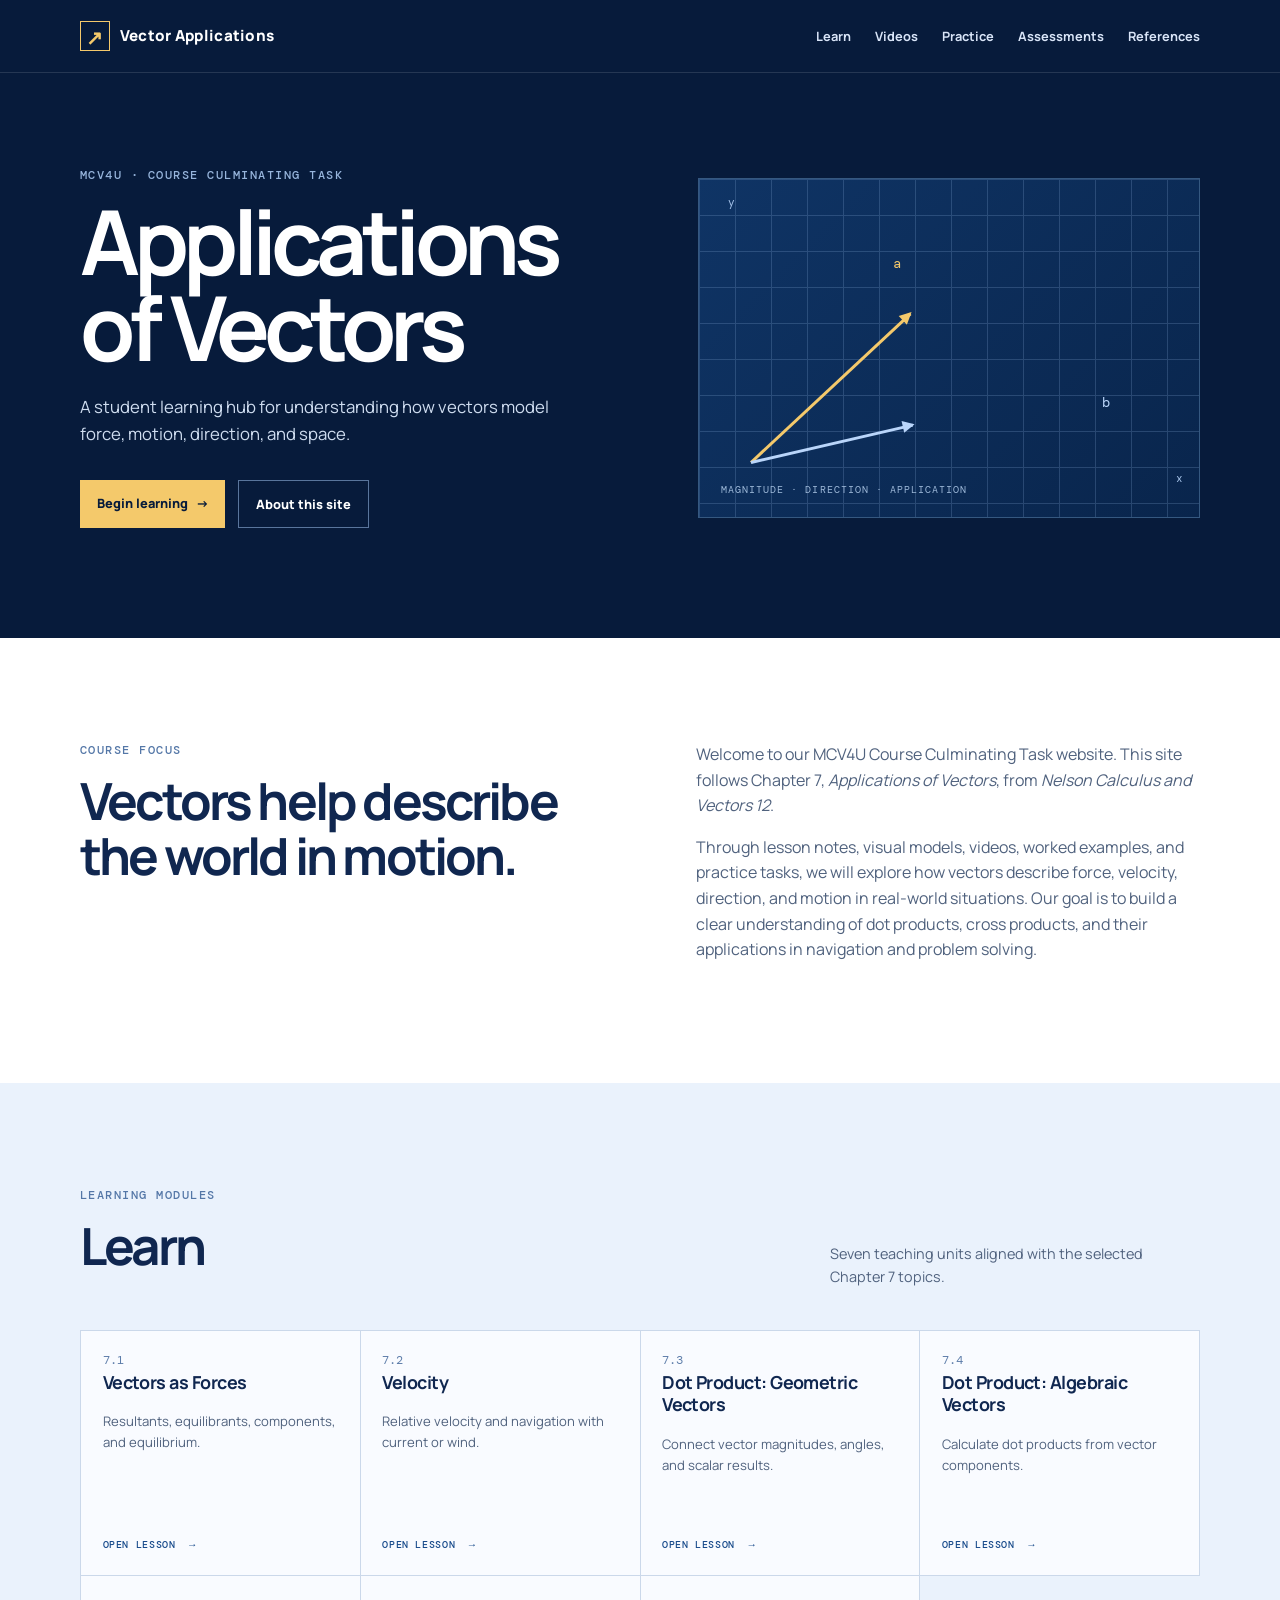
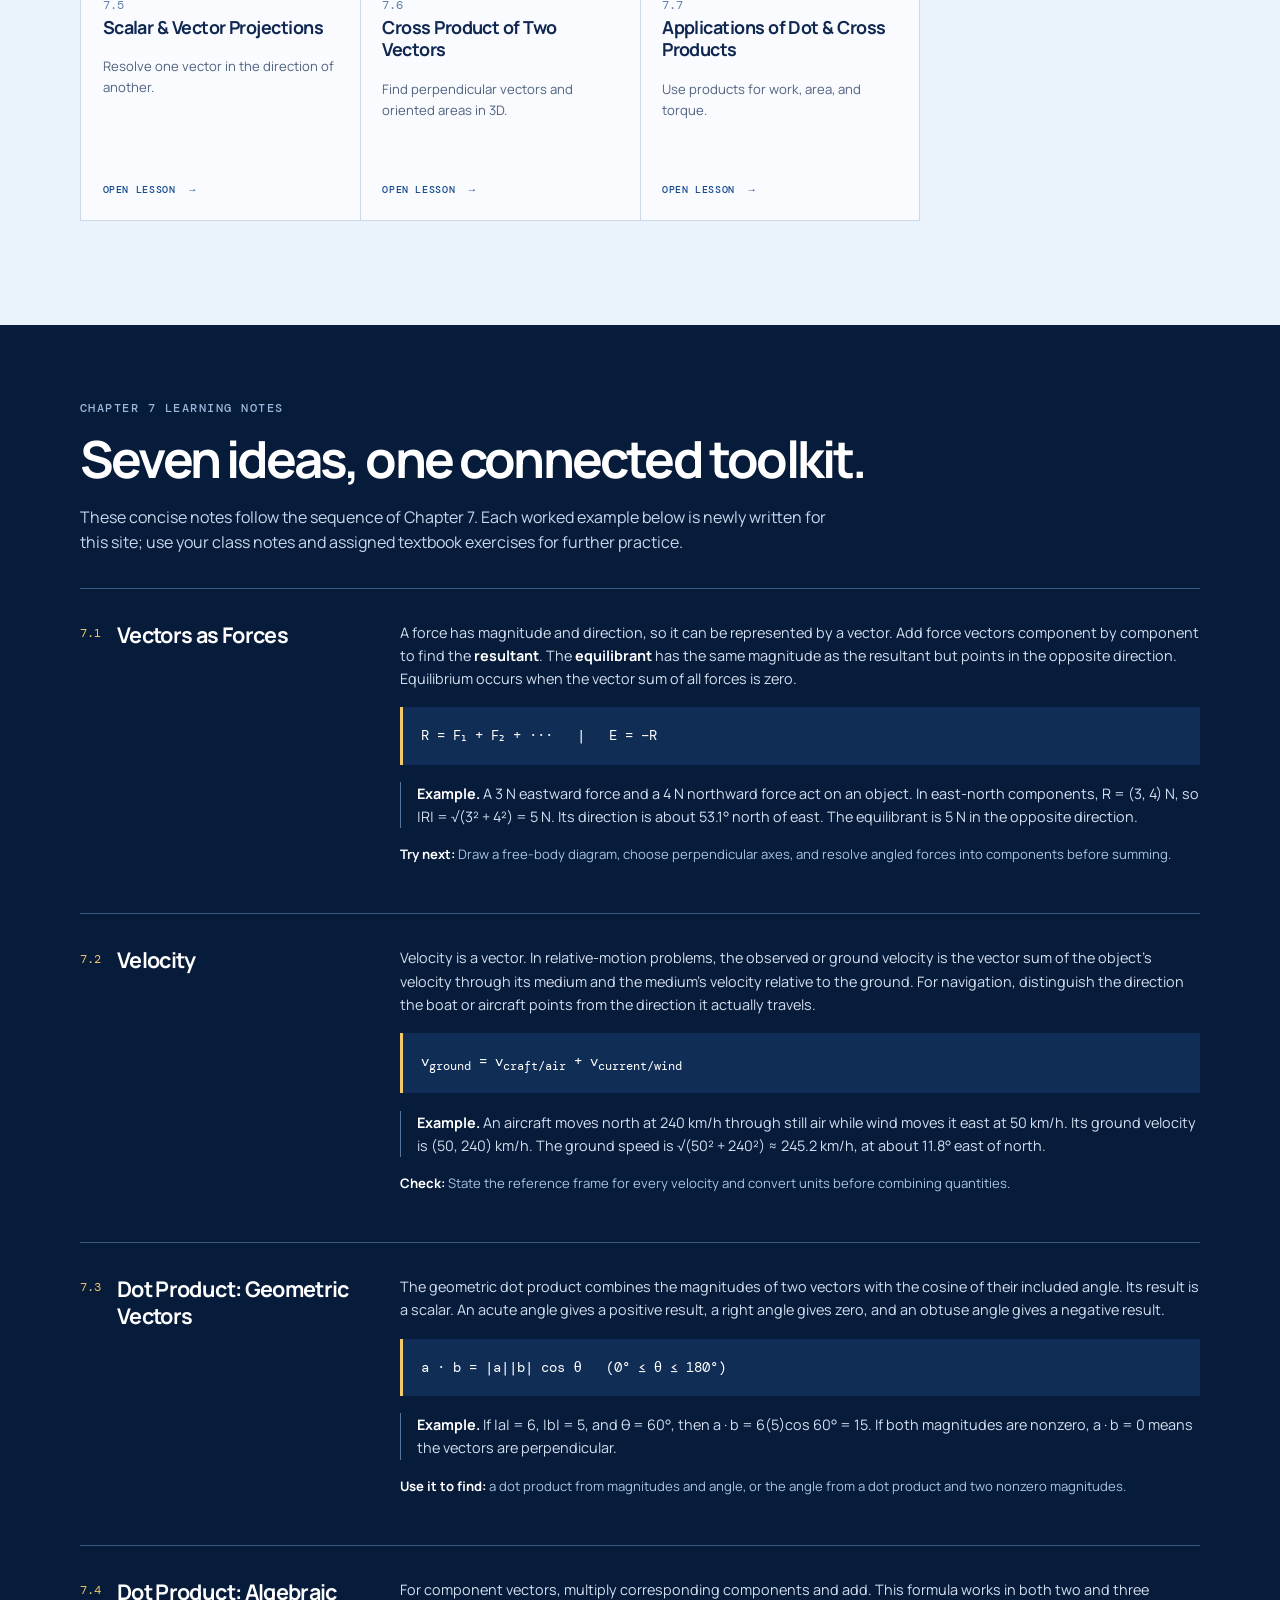
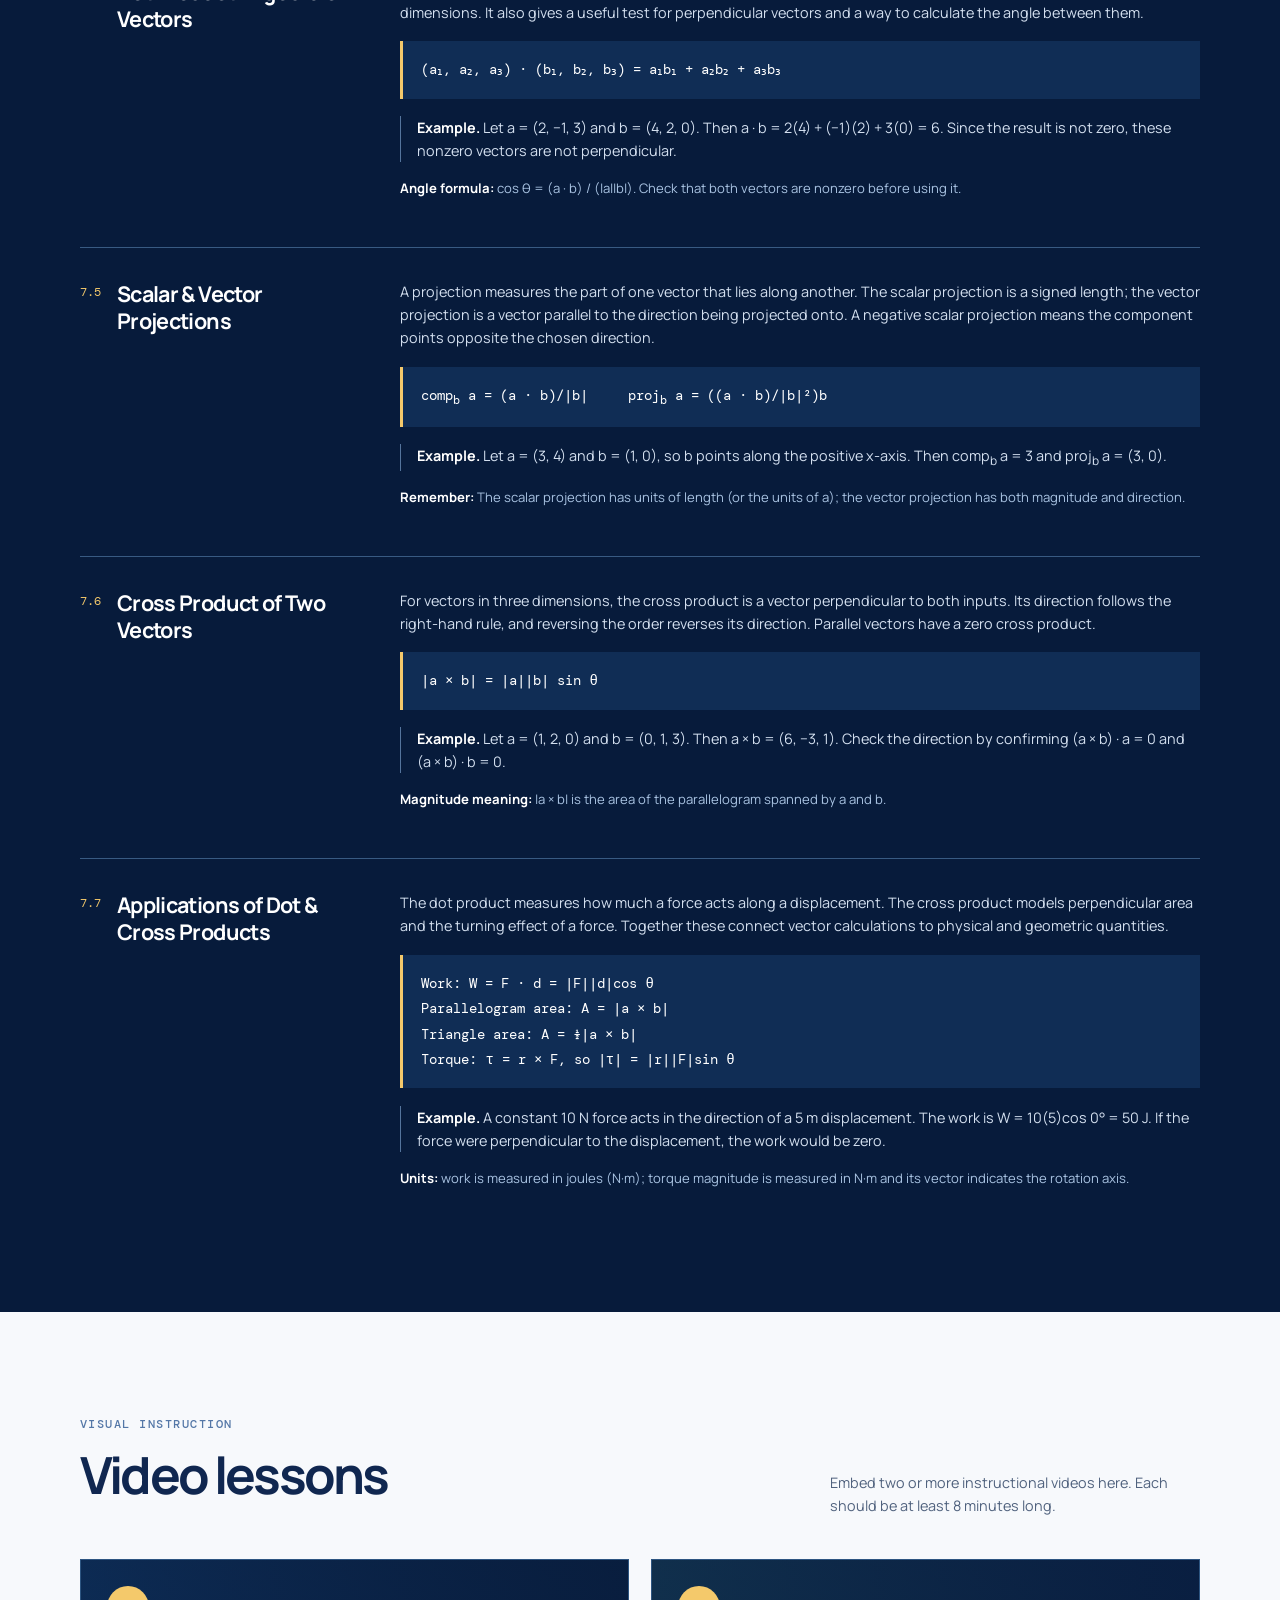
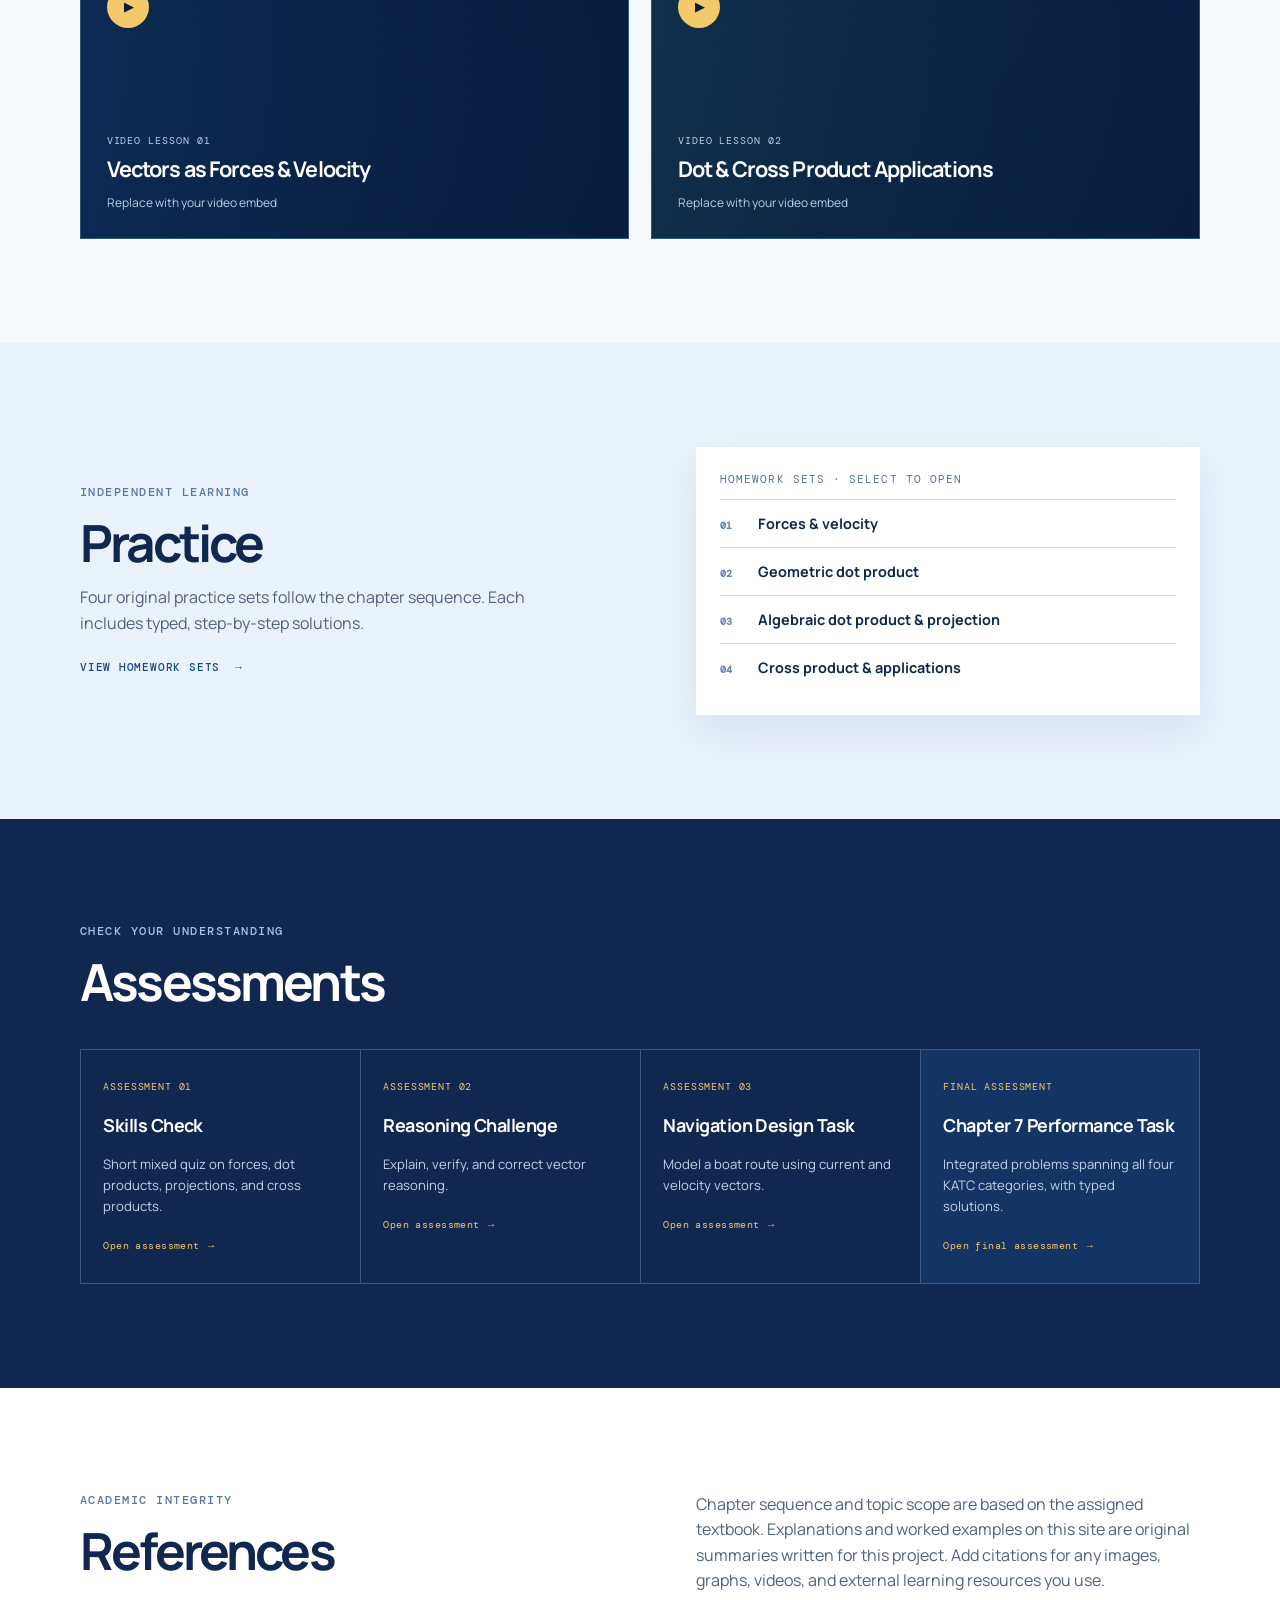
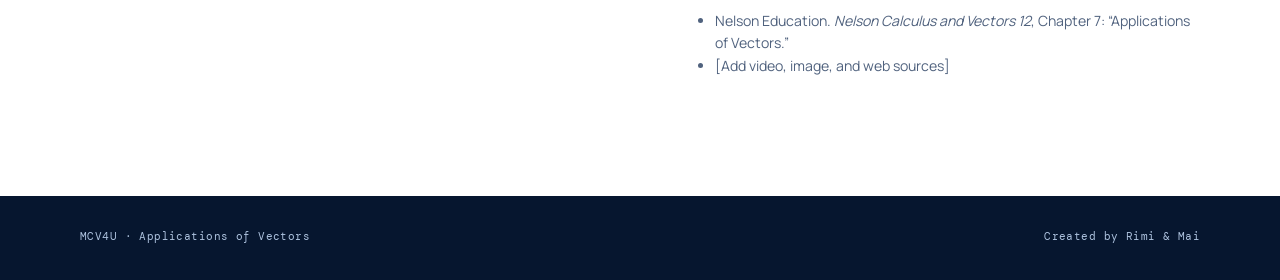
==== index.html @ 8fd1dfdc "Completed most of the website exclude the videos" ====
<!doctype html>
<html lang="en">
  <head>
    <meta charset="UTF-8" />
    <meta name="viewport" content="width=device-width, initial-scale=1.0" />
    <meta name="description" content="An MCV4U learning site for applications of vectors." />
    <title>Vector Applications | MCV4U CCT</title>
    <link rel="preconnect" href="https://fonts.googleapis.com" />
    <link rel="preconnect" href="https://fonts.gstatic.com" crossorigin />
    <link href="https://fonts.googleapis.com/css2?family=DM+Mono:wght@400;500&family=Manrope:wght@400;500;600;700;800&display=swap" rel="stylesheet" />
    <link rel="stylesheet" href="styles.css" />
  </head>
  <body>
    <a class="skip-link" href="#main-content">Skip to content</a>
    <header class="site-header">
      <div class="container header-inner">
        <a class="brand" href="#home" aria-label="Vector Applications home">
          <span class="brand-mark" aria-hidden="true">↗</span>
          <span>Vector Applications</span>
        </a>
        <button class="nav-toggle" type="button" aria-label="Open menu" aria-expanded="false">Menu</button>
        <nav class="site-nav" aria-label="Main navigation">
          <a href="#learn">Learn</a>
          <a href="#videos">Videos</a>
          <a href="#practice">Practice</a>
          <a href="#assessments">Assessments</a>
          <a href="#references">References</a>
        </nav>
      </div>
    </header>

    <main id="main-content">
      <section class="hero" id="home">
        <div class="container hero-grid">
          <div>
            <p class="eyebrow">MCV4U · Course Culminating Task</p>
            <h1>Applications<br />of Vectors</h1>
            <p class="hero-copy">A student learning hub for understanding how vectors model force, motion, direction, and space.</p>
            <div class="hero-actions">
              <a class="button primary" href="#learn">Begin learning <span>→</span></a>
              <a class="button secondary" href="#about">About this site</a>
            </div>
          </div>
          <div class="vector-panel" aria-label="Decorative vector diagram">
            <div class="grid-lines"></div>
            <span class="axis axis-x">x</span><span class="axis axis-y">y</span>
            <span class="vector-arrow arrow-one"></span>
            <span class="vector-arrow arrow-two"></span>
            <span class="vector-label label-one">a</span>
            <span class="vector-label label-two">b</span>
            <p class="panel-caption">Magnitude · Direction · Application</p>
          </div>
        </div>
      </section>

      <section class="section overview" id="about">
        <div class="container section-grid">
          <div>
            <p class="eyebrow">Course focus</p>
            <h2>Vectors help describe the world in motion.</h2>
          </div>
          <div class="body-copy">
            <p>Welcome to our MCV4U Course Culminating Task website. This site follows Chapter 7, <em>Applications of Vectors</em>, from <em>Nelson Calculus and Vectors 12</em>.</p>
            <p>Through lesson notes, visual models, videos, worked examples, and practice tasks, we will explore how vectors describe force, velocity, direction, and motion in real-world situations. Our goal is to build a clear understanding of dot products, cross products, and their applications in navigation and problem solving.</p>
          </div>
        </div>
      </section>

      <section class="section learn-section" id="learn">
        <div class="container">
          <div class="section-heading">
            <div><p class="eyebrow">Learning modules</p><h2>Learn</h2></div>
            <p>Seven teaching units aligned with the selected Chapter 7 topics.</p>
          </div>
          <div class="module-grid">
            <article class="module-card"><span class="module-number">7.1</span><h3>Vectors as Forces</h3><p>Resultants, equilibrants, components, and equilibrium.</p><a href="lessons/lesson-7-1.html">Open lesson <span>→</span></a></article>
            <article class="module-card"><span class="module-number">7.2</span><h3>Velocity</h3><p>Relative velocity and navigation with current or wind.</p><a href="lessons/lesson-7-2.html">Open lesson <span>→</span></a></article>
            <article class="module-card"><span class="module-number">7.3</span><h3>Dot Product: Geometric Vectors</h3><p>Connect vector magnitudes, angles, and scalar results.</p><a href="lessons/lesson-7-3.html">Open lesson <span>→</span></a></article>
            <article class="module-card"><span class="module-number">7.4</span><h3>Dot Product: Algebraic Vectors</h3><p>Calculate dot products from vector components.</p><a href="lessons/lesson-7-4.html">Open lesson <span>→</span></a></article>
            <article class="module-card"><span class="module-number">7.5</span><h3>Scalar &amp; Vector Projections</h3><p>Resolve one vector in the direction of another.</p><a href="lessons/lesson-7-5.html">Open lesson <span>→</span></a></article>
            <article class="module-card"><span class="module-number">7.6</span><h3>Cross Product of Two Vectors</h3><p>Find perpendicular vectors and oriented areas in 3D.</p><a href="lessons/lesson-7-6.html">Open lesson <span>→</span></a></article>
            <article class="module-card"><span class="module-number">7.7</span><h3>Applications of Dot &amp; Cross Products</h3><p>Use products for work, area, and torque.</p><a href="lessons/lesson-7-7.html">Open lesson <span>→</span></a></article>
          </div>
        </div>
      </section>

      <section class="section lesson-template" id="lessons">
        <div class="container">
          <p class="eyebrow">Chapter 7 learning notes</p><h2>Seven ideas, one connected toolkit.</h2>
          <p class="lesson-intro">These concise notes follow the sequence of Chapter 7. Each worked example below is newly written for this site; use your class notes and assigned textbook exercises for further practice.</p>
          <article class="lesson-block" id="lesson-71"><div class="lesson-title"><span>7.1</span><h3>Vectors as Forces</h3></div><div class="lesson-content"><p>A force has magnitude and direction, so it can be represented by a vector. Add force vectors component by component to find the <strong>resultant</strong>. The <strong>equilibrant</strong> has the same magnitude as the resultant but points in the opposite direction. Equilibrium occurs when the vector sum of all forces is zero.</p><div class="formula">R = F₁ + F₂ + ··· &nbsp; | &nbsp; E = −R</div><p class="worked"><strong>Example.</strong> A 3 N eastward force and a 4 N northward force act on an object. In east-north components, R = (3, 4) N, so |R| = √(3² + 4²) = 5 N. Its direction is about 53.1° north of east. The equilibrant is 5 N in the opposite direction.</p><p class="lesson-prompt"><strong>Try next:</strong> Draw a free-body diagram, choose perpendicular axes, and resolve angled forces into components before summing.</p></div></article>
          <article class="lesson-block" id="lesson-72"><div class="lesson-title"><span>7.2</span><h3>Velocity</h3></div><div class="lesson-content"><p>Velocity is a vector. In relative-motion problems, the observed or ground velocity is the vector sum of the object's velocity through its medium and the medium's velocity relative to the ground. For navigation, distinguish the direction the boat or aircraft points from the direction it actually travels.</p><div class="formula">v<sub>ground</sub> = v<sub>craft/air</sub> + v<sub>current/wind</sub></div><p class="worked"><strong>Example.</strong> An aircraft moves north at 240 km/h through still air while wind moves it east at 50 km/h. Its ground velocity is (50, 240) km/h. The ground speed is √(50² + 240²) ≈ 245.2 km/h, at about 11.8° east of north.</p><p class="lesson-prompt"><strong>Check:</strong> State the reference frame for every velocity and convert units before combining quantities.</p></div></article>
          <article class="lesson-block" id="lesson-73"><div class="lesson-title"><span>7.3</span><h3>Dot Product: Geometric Vectors</h3></div><div class="lesson-content"><p>The geometric dot product combines the magnitudes of two vectors with the cosine of their included angle. Its result is a scalar. An acute angle gives a positive result, a right angle gives zero, and an obtuse angle gives a negative result.</p><div class="formula">a · b = |a||b| cos θ &nbsp; (0° ≤ θ ≤ 180°)</div><p class="worked"><strong>Example.</strong> If |a| = 6, |b| = 5, and θ = 60°, then a · b = 6(5)cos 60° = 15. If both magnitudes are nonzero, a · b = 0 means the vectors are perpendicular.</p><p class="lesson-prompt"><strong>Use it to find:</strong> a dot product from magnitudes and angle, or the angle from a dot product and two nonzero magnitudes.</p></div></article>
          <article class="lesson-block" id="lesson-74"><div class="lesson-title"><span>7.4</span><h3>Dot Product: Algebraic Vectors</h3></div><div class="lesson-content"><p>For component vectors, multiply corresponding components and add. This formula works in both two and three dimensions. It also gives a useful test for perpendicular vectors and a way to calculate the angle between them.</p><div class="formula">(a₁, a₂, a₃) · (b₁, b₂, b₃) = a₁b₁ + a₂b₂ + a₃b₃</div><p class="worked"><strong>Example.</strong> Let a = (2, −1, 3) and b = (4, 2, 0). Then a · b = 2(4) + (−1)(2) + 3(0) = 6. Since the result is not zero, these nonzero vectors are not perpendicular.</p><p class="lesson-prompt"><strong>Angle formula:</strong> cos θ = (a · b) / (|a||b|). Check that both vectors are nonzero before using it.</p></div></article>
          <article class="lesson-block" id="lesson-75"><div class="lesson-title"><span>7.5</span><h3>Scalar &amp; Vector Projections</h3></div><div class="lesson-content"><p>A projection measures the part of one vector that lies along another. The scalar projection is a signed length; the vector projection is a vector parallel to the direction being projected onto. A negative scalar projection means the component points opposite the chosen direction.</p><div class="formula">comp<sub>b</sub> a = (a · b)/|b| &nbsp; &nbsp; proj<sub>b</sub> a = ((a · b)/|b|²)b</div><p class="worked"><strong>Example.</strong> Let a = (3, 4) and b = (1, 0), so b points along the positive x-axis. Then comp<sub>b</sub> a = 3 and proj<sub>b</sub> a = (3, 0).</p><p class="lesson-prompt"><strong>Remember:</strong> The scalar projection has units of length (or the units of a); the vector projection has both magnitude and direction.</p></div></article>
          <article class="lesson-block" id="lesson-76"><div class="lesson-title"><span>7.6</span><h3>Cross Product of Two Vectors</h3></div><div class="lesson-content"><p>For vectors in three dimensions, the cross product is a vector perpendicular to both inputs. Its direction follows the right-hand rule, and reversing the order reverses its direction. Parallel vectors have a zero cross product.</p><div class="formula">|a × b| = |a||b| sin θ</div><p class="worked"><strong>Example.</strong> Let a = (1, 2, 0) and b = (0, 1, 3). Then a × b = (6, −3, 1). Check the direction by confirming (a × b) · a = 0 and (a × b) · b = 0.</p><p class="lesson-prompt"><strong>Magnitude meaning:</strong> |a × b| is the area of the parallelogram spanned by a and b.</p></div></article>
          <article class="lesson-block" id="lesson-77"><div class="lesson-title"><span>7.7</span><h3>Applications of Dot &amp; Cross Products</h3></div><div class="lesson-content"><p>The dot product measures how much a force acts along a displacement. The cross product models perpendicular area and the turning effect of a force. Together these connect vector calculations to physical and geometric quantities.</p><div class="formula">Work: W = F · d = |F||d|cos θ<br />Parallelogram area: A = |a × b|<br />Triangle area: A = ½|a × b|<br />Torque: τ = r × F, so |τ| = |r||F|sin θ</div><p class="worked"><strong>Example.</strong> A constant 10 N force acts in the direction of a 5 m displacement. The work is W = 10(5)cos 0° = 50 J. If the force were perpendicular to the displacement, the work would be zero.</p><p class="lesson-prompt"><strong>Units:</strong> work is measured in joules (N·m); torque magnitude is measured in N·m and its vector indicates the rotation axis.</p></div></article>
        </div>
      </section>

      <section class="section" id="videos">
        <div class="container">
          <div class="section-heading"><div><p class="eyebrow">Visual instruction</p><h2>Video lessons</h2></div><p>Embed two or more instructional videos here. Each should be at least 8 minutes long.</p></div>
          <div class="video-grid">
            <article class="video-placeholder"><div class="play">▶</div><p>Video lesson 01</p><strong>Vectors as Forces &amp; Velocity</strong><span>Replace with your video embed</span></article>
            <article class="video-placeholder"><div class="play">▶</div><p>Video lesson 02</p><strong>Dot &amp; Cross Product Applications</strong><span>Replace with your video embed</span></article>
          </div>
        </div>
      </section>

      <section class="section split-section" id="practice">
        <div class="container split-grid">
          <div><p class="eyebrow">Independent learning</p><h2>Practice</h2><p class="body-copy">Four original practice sets follow the chapter sequence. Each includes typed, step-by-step solutions.</p><a class="text-link" href="homework.html">View homework sets <span>→</span></a></div>
          <div class="checklist"><p>Homework sets · Select to open</p><a href="homework.html#hw1"><span>01</span> Forces &amp; velocity</a><a href="homework.html#hw2"><span>02</span> Geometric dot product</a><a href="homework.html#hw3"><span>03</span> Algebraic dot product &amp; projection</a><a href="homework.html#hw4"><span>04</span> Cross product &amp; applications</a></div>
        </div>
      </section>

      <section class="section assessment-section" id="assessments">
        <div class="container">
          <p class="eyebrow">Check your understanding</p><h2>Assessments</h2>
          <div class="assessment-grid">
            <article><span>Assessment 01</span><h3>Skills Check</h3><p>Short mixed quiz on forces, dot products, projections, and cross products.</p><a href="assessments.html#a1">Open assessment →</a></article>
            <article><span>Assessment 02</span><h3>Reasoning Challenge</h3><p>Explain, verify, and correct vector reasoning.</p><a href="assessments.html#a2">Open assessment →</a></article>
            <article><span>Assessment 03</span><h3>Navigation Design Task</h3><p>Model a boat route using current and velocity vectors.</p><a href="assessments.html#a3">Open assessment →</a></article>
            <article class="final-card"><span>Final assessment</span><h3>Chapter 7 Performance Task</h3><p>Integrated problems spanning all four KATC categories, with typed solutions.</p><a href="assessments.html#final">Open final assessment →</a></article>
          </div>
        </div>
      </section>

      <section class="section references" id="references">
        <div class="container section-grid">
          <div><p class="eyebrow">Academic integrity</p><h2>References</h2></div>
          <div class="body-copy"><p>Chapter sequence and topic scope are based on the assigned textbook. Explanations and worked examples on this site are original summaries written for this project. Add citations for any images, graphs, videos, and external learning resources you use.</p><ul><li>Nelson Education. <em>Nelson Calculus and Vectors 12</em>, Chapter 7: “Applications of Vectors.”</li><li>[Add video, image, and web sources]</li></ul></div>
        </div>
      </section>
    </main>
    <footer><div class="container footer-inner"><span>MCV4U · Applications of Vectors</span><span>Created by Rimi &amp; Mai</span></div></footer>
    <script src="script.js"></script>
  </body>
</html>
---- styles.css ----
:root { --navy:#071b3b; --ink:#102750; --blue:#174a8b; --sky:#dfeeff; --paper:#f7f9fc; --white:#fff; --gold:#f4c96b; --line:#cbd8ea; --muted:#50627e; }
* { box-sizing:border-box; } html { scroll-behavior:smooth; } body { margin:0; background:var(--paper); color:var(--ink); font-family:Manrope,Arial,sans-serif; line-height:1.6; } .container { width:min(1120px,calc(100% - 40px)); margin:auto; } .skip-link { position:absolute; left:-999px; } .skip-link:focus { left:1rem; top:1rem; z-index:10; background:white; padding:.5rem; }
.site-header { background:var(--navy); position:sticky; top:0; z-index:5; border-bottom:1px solid rgba(255,255,255,.12); } .header-inner { min-height:72px; display:flex; align-items:center; justify-content:space-between; gap:2rem; } .brand { color:white; text-decoration:none; font-size:.95rem; font-weight:800; letter-spacing:.02em; display:flex; align-items:center; gap:.6rem; } .brand-mark { display:grid; place-items:center; height:30px; width:30px; border:1px solid var(--gold); color:var(--gold); font-size:1.25rem; } .site-nav { display:flex; gap:1.5rem; } .site-nav a { color:#d9e5f8; text-decoration:none; font-size:.8rem; font-weight:700; } .site-nav a:hover { color:var(--gold); } .nav-toggle { display:none; }
.hero { color:white; background:var(--navy); padding:94px 0 110px; overflow:hidden; } .hero-grid { display:grid; grid-template-columns:1.05fr .95fr; gap:4rem; align-items:center; } .eyebrow { margin:0 0 .8rem; color:#5477a7; font-family:"DM Mono",monospace; font-size:.72rem; letter-spacing:.13em; font-weight:500; text-transform:uppercase; } .hero .eyebrow { color:#97b5dc; } h1,h2,h3,p { margin-top:0; } h1 { font-size:clamp(3.2rem,7vw,6.4rem); line-height:.96; letter-spacing:-.065em; margin-bottom:1.5rem; } h2 { font-size:clamp(2rem,4vw,3.5rem); letter-spacing:-.055em; line-height:1.06; margin-bottom:1rem; } h3 { font-size:1.12rem; line-height:1.25; letter-spacing:-.03em; } .hero-copy { max-width:500px; font-size:1.05rem; color:#cfddf0; } .hero-actions { display:flex; gap:.8rem; margin-top:2rem; flex-wrap:wrap; } .button { padding:.8rem 1.05rem; font-size:.8rem; font-weight:800; text-decoration:none; } .primary { color:var(--navy); background:var(--gold); } .primary span,.text-link span,.module-card a span { margin-left:.3rem; } .secondary { border:1px solid #59759c; color:white; } .vector-panel { min-height:340px; position:relative; overflow:hidden; border:1px solid #355880; background:linear-gradient(135deg,#0f3465,#09254c); } .grid-lines { position:absolute; inset:0; opacity:.23; background-image:linear-gradient(#8cb0dd 1px,transparent 1px),linear-gradient(90deg,#8cb0dd 1px,transparent 1px); background-size:36px 36px; } .axis { position:absolute; color:#a7c4ea; font-family:"DM Mono"; font-size:.7rem; } .axis-x { bottom:29px; right:16px; } .axis-y { top:15px; left:29px; } .vector-arrow { display:block; position:absolute; height:3px; transform-origin:left center; background:var(--gold); } .vector-arrow::after { content:""; position:absolute; right:-2px; top:-5px; border-left:12px solid var(--gold); border-top:6px solid transparent; border-bottom:6px solid transparent; } .arrow-one { width:218px; left:52px; bottom:53px; transform:rotate(-43deg); } .arrow-two { width:166px; left:52px; bottom:53px; transform:rotate(-13deg); background:#b9d5fa; } .arrow-two::after { border-left-color:#b9d5fa; } .vector-label { position:absolute; color:var(--gold); font-family:"DM Mono"; font-size:.9rem; } .label-one { left:194px; top:73px; } .label-two { right:89px; bottom:102px; color:#b9d5fa; } .panel-caption { position:absolute; bottom:18px; left:22px; margin:0; font-family:"DM Mono"; font-size:.63rem; color:#9eb9d9; letter-spacing:.1em; text-transform:uppercase; }
.section { padding:104px 0; } .overview { background:white; } .section-grid { display:grid; grid-template-columns:1fr 1fr; gap:7rem; } .body-copy { color:var(--muted); } .body-copy p { max-width:540px; } .placeholder-note { border-left:3px solid var(--gold); padding-left:1rem; font-size:.88rem; } .section-heading { display:flex; align-items:end; justify-content:space-between; gap:2rem; margin-bottom:2.6rem; } .section-heading > p { margin:0; max-width:370px; color:var(--muted); font-size:.9rem; }
.learn-section { background:#eaf2fc; } .module-grid { display:grid; grid-template-columns:repeat(4,1fr); border-top:1px solid var(--line); border-left:1px solid var(--line); } .module-card { min-height:245px; padding:1.35rem; background:#f9fbff; border-right:1px solid var(--line); border-bottom:1px solid var(--line); display:flex; flex-direction:column; } .module-card.featured { background:var(--ink); color:white; } .module-number { color:#5c7ca9; font-family:"DM Mono"; font-size:.72rem; } .featured .module-number { color:var(--gold); } .module-card p { color:var(--muted); font-size:.82rem; } .featured p { color:#c7d7ec; } .module-card a { margin-top:auto; color:var(--blue); text-decoration:none; text-transform:uppercase; font-family:"DM Mono"; font-size:.65rem; font-weight:500; letter-spacing:.06em; } .featured a { color:var(--gold); }
.lesson-template { padding:75px 0; color:white; background:var(--navy); } .lesson-template .eyebrow { color:#9cb8dc; } .template-grid { display:grid; grid-template-columns:1fr 1fr; gap:6rem; align-items:center; } .lesson-template .body-copy { color:#c8d8ec; } .lesson-steps { padding:0; margin:0; list-style:none; border-top:1px solid #385a82; } .lesson-steps li { display:flex; gap:1.25rem; padding:1rem 0; border-bottom:1px solid #385a82; font-weight:600; font-size:.9rem; } .lesson-steps span { color:var(--gold); font-family:"DM Mono"; font-size:.7rem; }
.video-grid { display:grid; grid-template-columns:1fr 1fr; gap:1.4rem; } .video-placeholder { min-height:280px; padding:1.6rem; display:flex; flex-direction:column; justify-content:end; color:white; background:linear-gradient(145deg,rgba(8,28,60,.65),rgba(8,28,60,.94)),linear-gradient(45deg,#1a579a,#0b2549); border:1px solid #2d5581; } .video-placeholder:nth-child(2) { background:linear-gradient(145deg,rgba(8,28,60,.65),rgba(8,28,60,.94)),linear-gradient(45deg,#276874,#102b59); } .video-placeholder .play { display:grid; place-items:center; height:42px; width:42px; margin-bottom:auto; background:var(--gold); color:var(--navy); border-radius:50%; font-size:.8rem; padding-left:2px; } .video-placeholder p { font-family:"DM Mono"; text-transform:uppercase; font-size:.65rem; color:#bbd0e9; letter-spacing:.09em; margin-bottom:.4rem; } .video-placeholder strong { font-size:1.35rem; letter-spacing:-.04em; line-height:1.2; } .video-placeholder span { margin-top:.7rem; color:#bbd0e9; font-size:.75rem; }
.split-section { background:#eaf2fc; } .split-grid { display:grid; grid-template-columns:1fr 1fr; gap:7rem; align-items:center; } .text-link { color:var(--blue); font-family:"DM Mono"; font-size:.7rem; letter-spacing:.07em; text-transform:uppercase; text-decoration:none; font-weight:500; } .checklist { background:white; padding:1.5rem; box-shadow:0 16px 40px rgba(15,43,81,.08); } .checklist > p { color:#577398; font-family:"DM Mono"; font-size:.67rem; text-transform:uppercase; letter-spacing:.1em; } .checklist div { padding:.75rem 0; border-top:1px solid var(--line); font-size:.9rem; font-weight:700; } .checklist span { display:inline-block; width:2.2rem; color:#6985aa; font-family:"DM Mono"; font-size:.65rem; }
.assessment-section { color:white; background:var(--ink); } .assessment-section .eyebrow { color:#a9c3e2; } .assessment-grid { display:grid; grid-template-columns:repeat(4,1fr); margin-top:2.5rem; } .assessment-grid article { min-height:235px; padding:1.4rem; border:1px solid #385a82; border-right:0; } .assessment-grid article:last-child { border-right:1px solid #385a82; } .assessment-grid span { color:var(--gold); font-family:"DM Mono"; font-size:.65rem; text-transform:uppercase; letter-spacing:.08em; } .assessment-grid h3 { margin-top:1rem; } .assessment-grid p { color:#c3d3e8; font-size:.82rem; } .assessment-grid .final-card { background:#143563; }
.references { background:white; } .references ul { padding-left:1.2rem; font-size:.88rem; } footer { background:#06162f; color:#adc2de; } .footer-inner { min-height:84px; display:flex; justify-content:space-between; align-items:center; gap:1rem; font-family:"DM Mono"; font-size:.66rem; letter-spacing:.04em; }
.lesson-intro { max-width:760px; color:#c8d8ec; margin:1.2rem 0 2rem; } .lesson-block { display:grid; grid-template-columns:minmax(190px,.7fr) 2fr; gap:2.5rem; padding:2rem 0; border-top:1px solid #385a82; scroll-margin-top:90px; } .lesson-title { display:flex; align-items:flex-start; gap:1rem; } .lesson-title > span { flex:none; color:var(--gold); font-family:"DM Mono"; font-size:.75rem; padding-top:.2rem; } .lesson-title h3 { font-size:1.35rem; } .lesson-content { color:#d3dfef; font-size:.9rem; } .lesson-content p { margin-bottom:1rem; } .lesson-content strong { color:#fff; } .formula { margin:1.1rem 0; padding:1rem 1.15rem; background:#102d55; border-left:3px solid var(--gold); color:#fff; font-family:"DM Mono",monospace; font-size:.88rem; line-height:1.8; overflow-wrap:anywhere; } .worked { padding-left:1rem; border-left:1px solid #54749c; } .lesson-prompt { color:#a9c3e2; font-size:.82rem; }
.site-nav a,.button,.module-card,.module-card a,.text-link,.lesson-sidebar a,.lesson-pagination a,.back-link,.prompt-card summary,.nav-toggle { transition:color .2s ease,background-color .2s ease,border-color .2s ease,box-shadow .2s ease,transform .2s ease; } .site-nav a:hover { color:var(--gold); text-decoration:underline; text-underline-offset:5px; } .button:hover { transform:translateY(-2px); } .primary:hover { background:#fff0c2; } .secondary:hover { background:var(--gold); border-color:var(--gold); color:var(--navy); } .module-card { position:relative; cursor:pointer; transition:background-color .22s ease,color .22s ease,box-shadow .22s ease,transform .22s ease; } .module-card a::after { content:""; position:absolute; inset:0; } .module-card:not(.featured):hover,.module-card:not(.featured):focus-within { background:var(--ink); color:white; box-shadow:inset 0 0 0 1px #496b98; } .module-card.featured:hover,.module-card.featured:focus-within { background:#174a8b; } .module-card:not(.featured):hover .module-number,.module-card:not(.featured):focus-within .module-number { color:var(--gold); } .module-card:not(.featured):hover p,.module-card:not(.featured):focus-within p { color:#d3dfef; } .module-card:not(.featured):hover a,.module-card:not(.featured):focus-within a,.module-card.featured:hover a,.module-card.featured:focus-within a { color:var(--gold); } .module-card:hover a span,.module-card:focus-within a span { display:inline-block; transform:translateX(4px); } .text-link:hover,.lesson-pagination a:hover,.lesson-sidebar a:hover { color:#0a2f65; text-decoration:underline; text-underline-offset:4px; } .back-link:hover { color:#fff0c2; } .prompt-card summary:hover { color:#0a2f65; } .nav-toggle:hover { color:var(--gold); } a:focus-visible,button:focus-visible,summary:focus-visible { outline:3px solid var(--gold); outline-offset:4px; border-radius:2px; } .module-card:has(a:focus-visible) { outline:3px solid var(--gold); outline-offset:2px; }
@media (prefers-reduced-motion: reduce) { *,*::before,*::after { scroll-behavior:auto !important; transition-duration:.01ms !important; animation-duration:.01ms !important; } }
.lesson-page { background:#f7f9fc; } .lesson-hero { padding:58px 0 66px; color:white; background:var(--navy); } .lesson-hero .eyebrow { margin-top:2.2rem; color:#a9c3e2; } .lesson-hero h1 { max-width:850px; margin-bottom:1.2rem; font-size:clamp(2.8rem,6vw,5.2rem); } .lesson-hero p:not(.eyebrow) { max-width:680px; color:#d0def0; font-size:1.04rem; } .back-link { color:var(--gold); text-decoration:none; font-family:"DM Mono"; font-size:.7rem; letter-spacing:.05em; text-transform:uppercase; } .lesson-chips { display:flex; flex-wrap:wrap; gap:.55rem; margin-top:1.5rem; } .lesson-chips span { padding:.35rem .7rem; border:1px solid #45668f; color:#d5e3f5; font-size:.7rem; } .lesson-body { padding:62px 0 90px; } .lesson-layout { display:grid; grid-template-columns:190px minmax(0,760px); justify-content:space-between; gap:4rem; } .lesson-sidebar { align-self:start; position:sticky; top:100px; display:flex; flex-direction:column; gap:.6rem; padding-top:.3rem; } .lesson-sidebar p { margin:0 0 .4rem; color:#6a7f9e; font-family:"DM Mono"; font-size:.62rem; letter-spacing:.1em; } .lesson-sidebar a { color:#476184; text-decoration:none; font-size:.78rem; } .lesson-sidebar a:hover { color:var(--blue); text-decoration:underline; } .lesson-article { min-width:0; } .lesson-article section { padding:0 0 2.8rem; margin-bottom:2.8rem; border-bottom:1px solid #d9e2ee; scroll-margin-top:100px; } .lesson-article .eyebrow { margin-bottom:.5rem; } .lesson-article h2 { margin-bottom:1rem; color:var(--ink); font-size:clamp(1.7rem,3vw,2.35rem); } .lesson-article p { color:#50627e; } .lesson-article strong { color:var(--ink); } .lesson-article .formula { padding:1.1rem 1.3rem; background:#eaf2fc; border-left-color:#174a8b; color:#102750; font-size:.95rem; } .numbered-steps { padding-left:1.3rem; color:#50627e; } .numbered-steps li { padding:.35rem 0 .35rem .3rem; } .example-card,.prompt-card { padding:1.4rem; background:white; border:1px solid #d5dfed; box-shadow:0 12px 32px rgba(16,39,80,.05); } .example-card > p,.prompt-card > p { color:var(--ink); font-weight:600; } .solution-step { display:grid; grid-template-columns:32px 1fr; gap:.8rem; padding:.8rem 0; border-top:1px solid #e2e9f2; color:#50627e; font-size:.87rem; } .solution-step b { color:#174a8b; font-family:"DM Mono"; font-size:.75rem; } .prompt-card details { margin-top:1rem; padding-top:.8rem; border-top:1px solid #e2e9f2; color:#50627e; font-size:.86rem; } .prompt-card summary { color:#174a8b; font-weight:800; cursor:pointer; } .prompt-card details p { margin:.8rem 0 0; } .concept-grid { display:grid; grid-template-columns:repeat(3,1fr); gap:.8rem; margin:1.3rem 0; } .concept-grid > div { padding:1rem; background:#eaf2fc; } .concept-grid strong { font-size:.86rem; } .concept-grid p { margin:.35rem 0 0; font-size:.8rem; } .check-list { padding-left:1.2rem; color:#50627e; } .check-list li { margin:.7rem 0; } .lesson-pagination { display:flex; justify-content:space-between; gap:1rem; padding-top:1rem; } .lesson-pagination a { color:#174a8b; text-decoration:none; font-family:"DM Mono"; font-size:.68rem; text-transform:uppercase; letter-spacing:.04em; }
@media (max-width:850px) { .hero-grid,.section-grid,.template-grid,.split-grid { grid-template-columns:1fr; gap:2.3rem; } .module-grid { grid-template-columns:repeat(2,1fr); } .assessment-grid { grid-template-columns:repeat(2,1fr); } .assessment-grid article:nth-child(2),.assessment-grid article:last-child { border-right:1px solid #385a82; } .section { padding:76px 0; } .lesson-layout { grid-template-columns:1fr; gap:2rem; } .lesson-sidebar { position:static; flex-direction:row; flex-wrap:wrap; align-items:center; gap:.65rem 1rem; padding:0 0 1rem; border-bottom:1px solid #d9e2ee; } .lesson-sidebar p { width:100%; } }
@media (max-width:620px) { .site-nav { display:none; position:absolute; top:72px; left:0; right:0; padding:1.2rem 20px; background:var(--navy); flex-direction:column; border-top:1px solid #385a82; } .site-nav.open { display:flex; } .nav-toggle { display:block; background:transparent; color:white; border:0; font:700 .75rem Manrope,sans-serif; text-transform:uppercase; letter-spacing:.07em; } .hero { padding:65px 0 75px; } .vector-panel { min-height:270px; } .section-heading { align-items:start; flex-direction:column; gap:.5rem; } .module-grid,.video-grid,.assessment-grid { grid-template-columns:1fr; } .module-card { min-height:205px; } .assessment-grid article { border-right:1px solid #385a82; } .footer-inner { padding:1.2rem 0; align-items:start; flex-direction:column; } .lesson-block { grid-template-columns:1fr; gap:.4rem; padding:1.5rem 0; } .lesson-title { gap:.75rem; } .formula { font-size:.78rem; padding:.85rem; } .lesson-hero { padding:42px 0 48px; } .lesson-hero .eyebrow { margin-top:1.6rem; } .lesson-body { padding:38px 0 60px; } .concept-grid { grid-template-columns:1fr; } .lesson-pagination { flex-direction:column; } .lesson-nav { display:flex; position:static; padding:0; flex-direction:row; gap:.6rem; background:transparent; border:0; } .lesson-nav a { font-size:.65rem; } }
details summary { cursor:pointer; display:inline-block; padding:.2rem 0; } details summary:hover { color:#174a8b; text-decoration:underline; text-underline-offset:3px; }
.video-placeholder,.assessment-grid article,.checklist a { transition:background-color .22s ease,color .22s ease,border-color .22s ease,box-shadow .22s ease,transform .22s ease; } .video-placeholder:hover { border-color:var(--gold); background-color:#174a8b; box-shadow:0 14px 34px rgba(7,27,59,.2); transform:translateY(-3px); } .video-placeholder:hover .play { background:#fff0c2; transform:scale(1.08); } .checklist a { display:block; padding:.75rem 0; border-top:1px solid var(--line); color:var(--ink); font-size:.9rem; font-weight:700; text-decoration:none; } .checklist a span { display:inline-block; width:2.2rem; color:#6985aa; font-family:"DM Mono"; font-size:.65rem; } .checklist a:hover { padding-left:.5rem; background:#eaf2fc; color:#174a8b; } .assessment-grid article:hover { background:#174a8b; border-color:#7293bd; box-shadow:inset 0 0 0 1px var(--gold); transform:translateY(-3px); } .assessment-grid article:hover h3 { color:#fff0c2; } .assessment-grid article a { display:inline-block; margin-top:.5rem; color:var(--gold); text-decoration:none; font-family:"DM Mono"; font-size:.65rem; letter-spacing:.04em; } .assessment-grid article a:hover { color:#fff0c2; text-decoration:underline; }
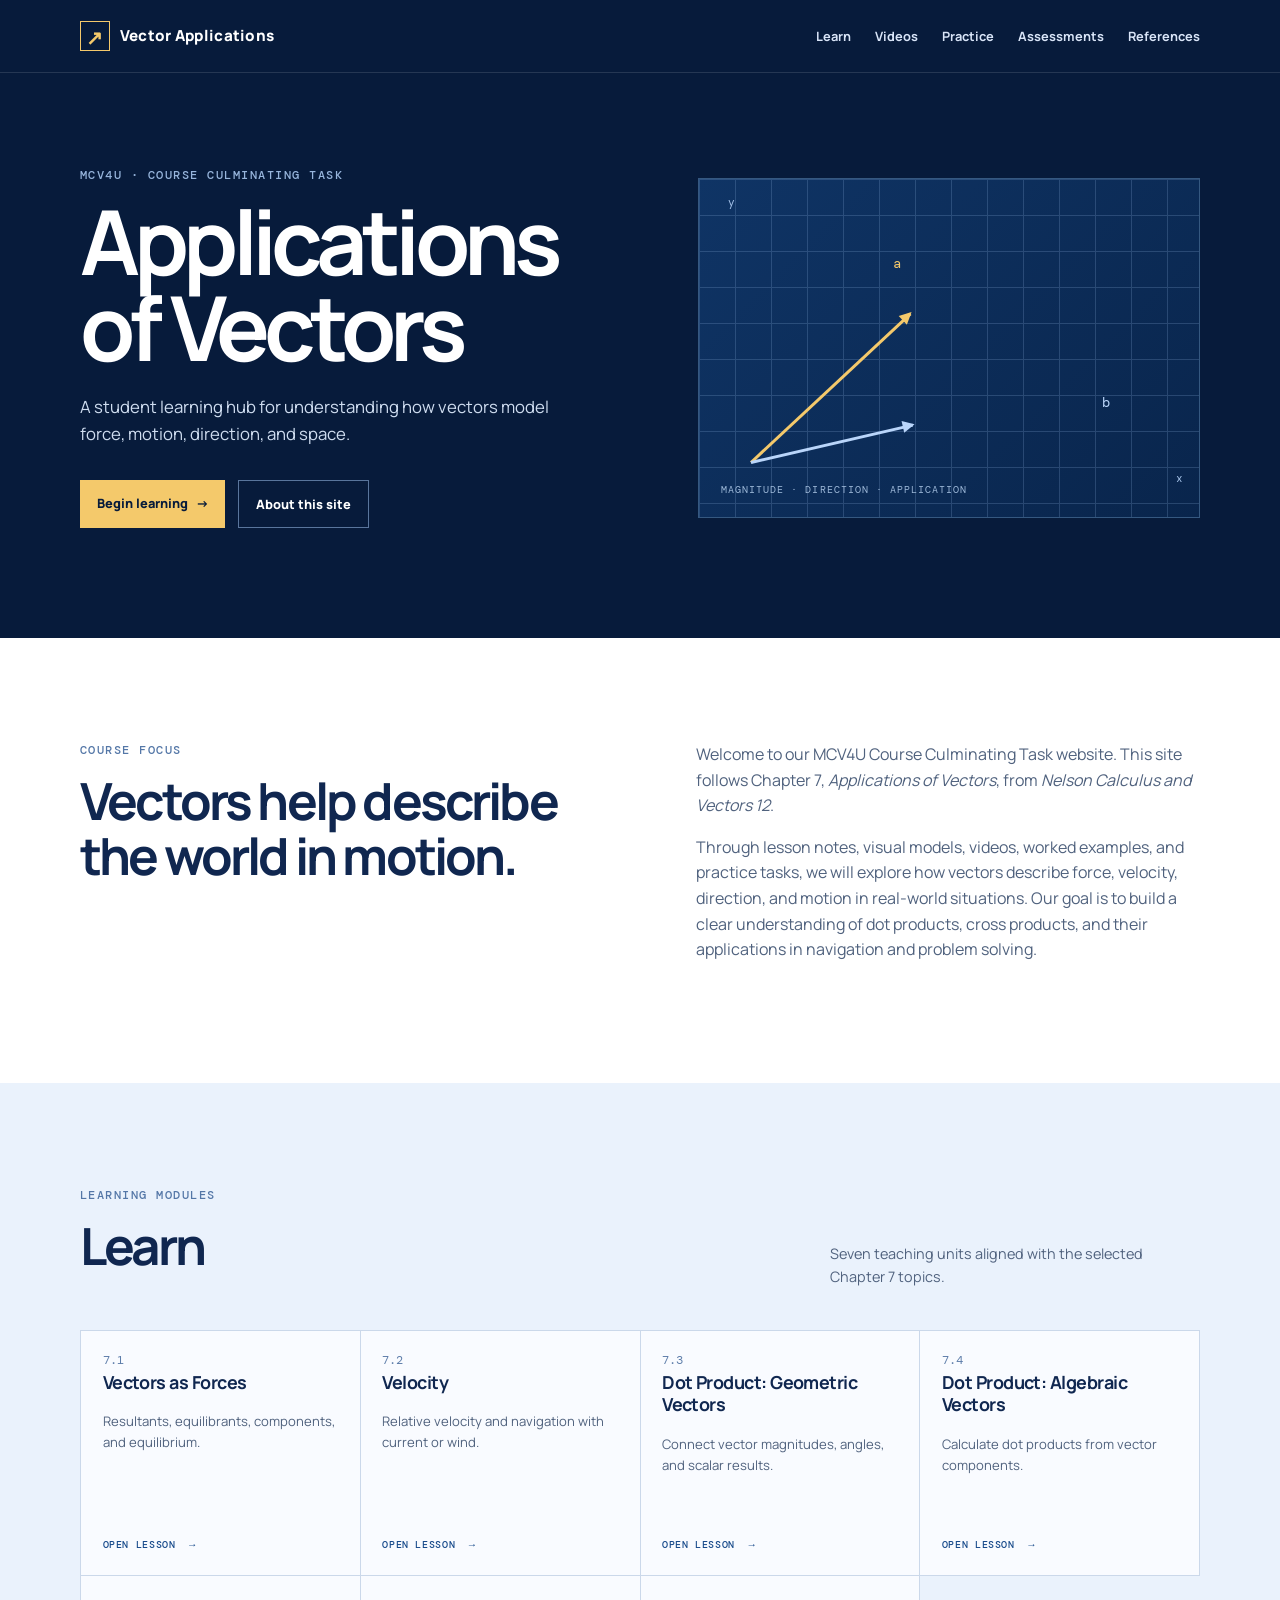
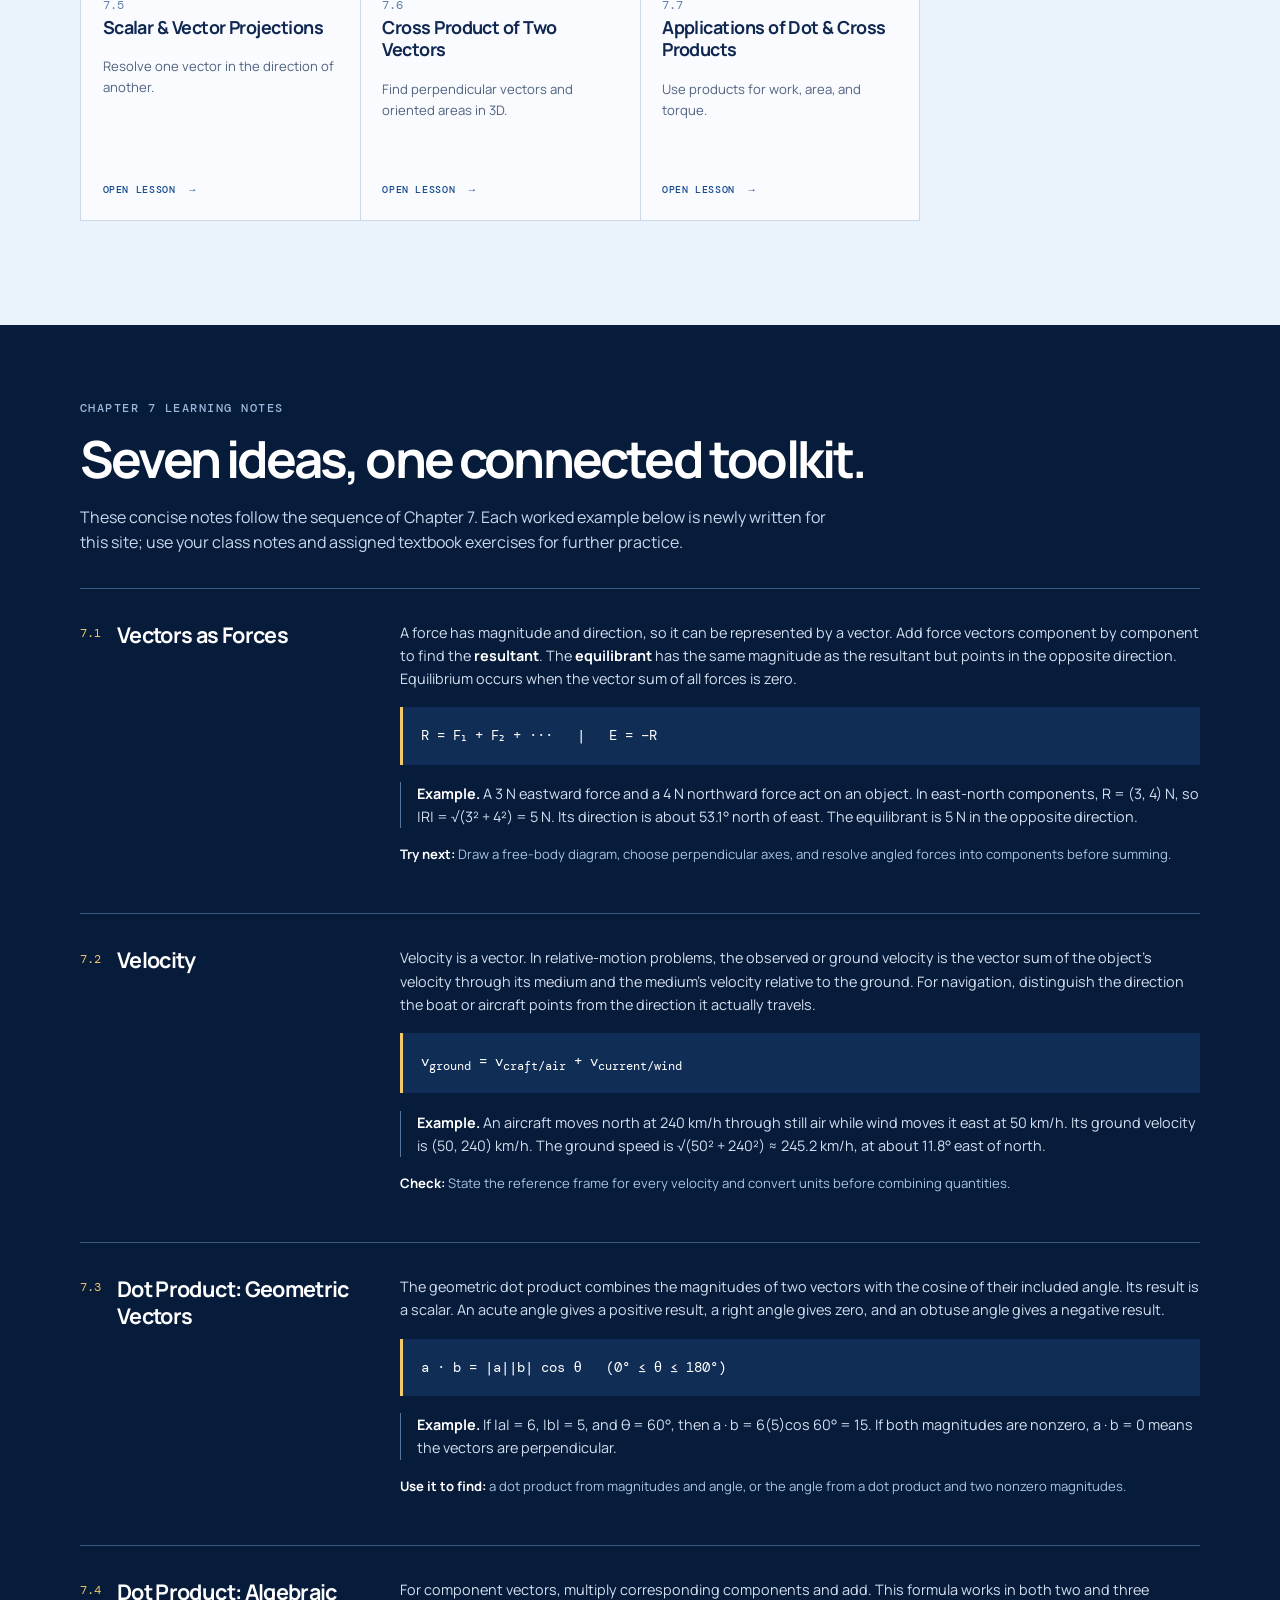
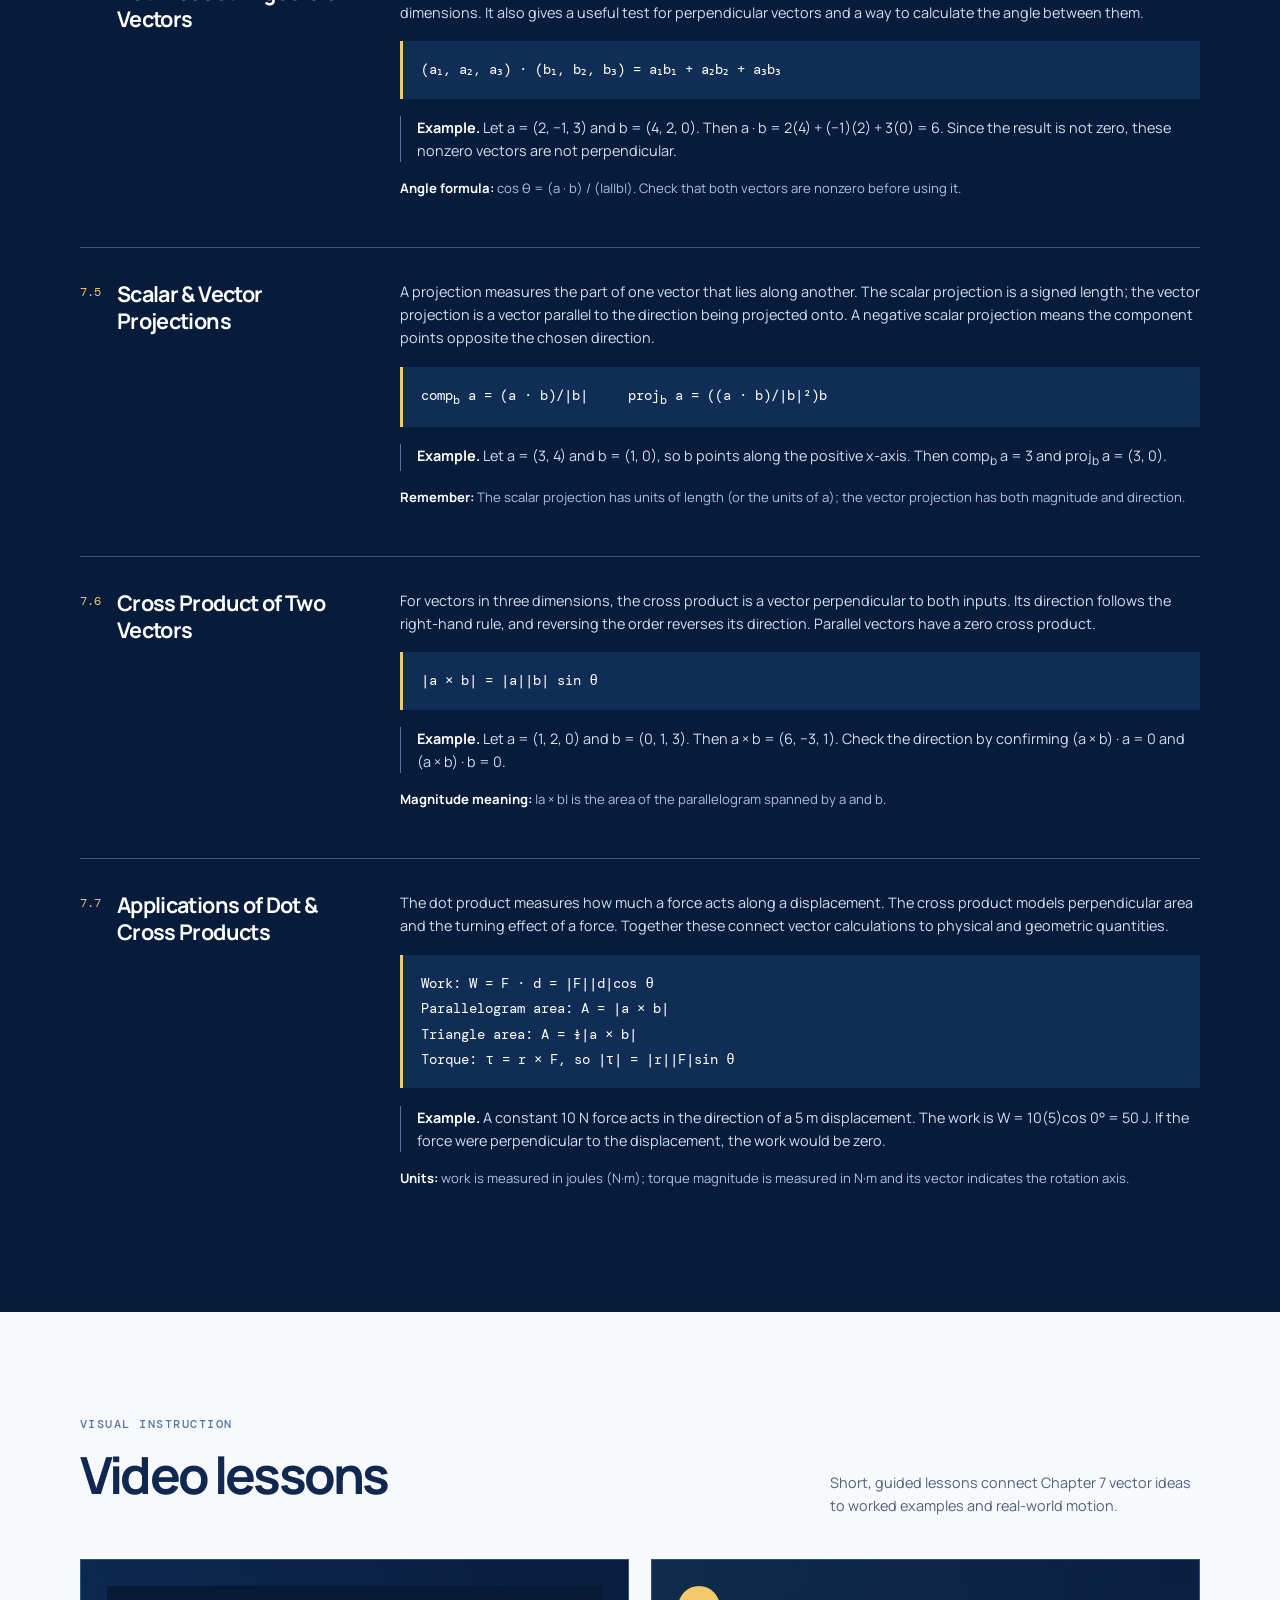
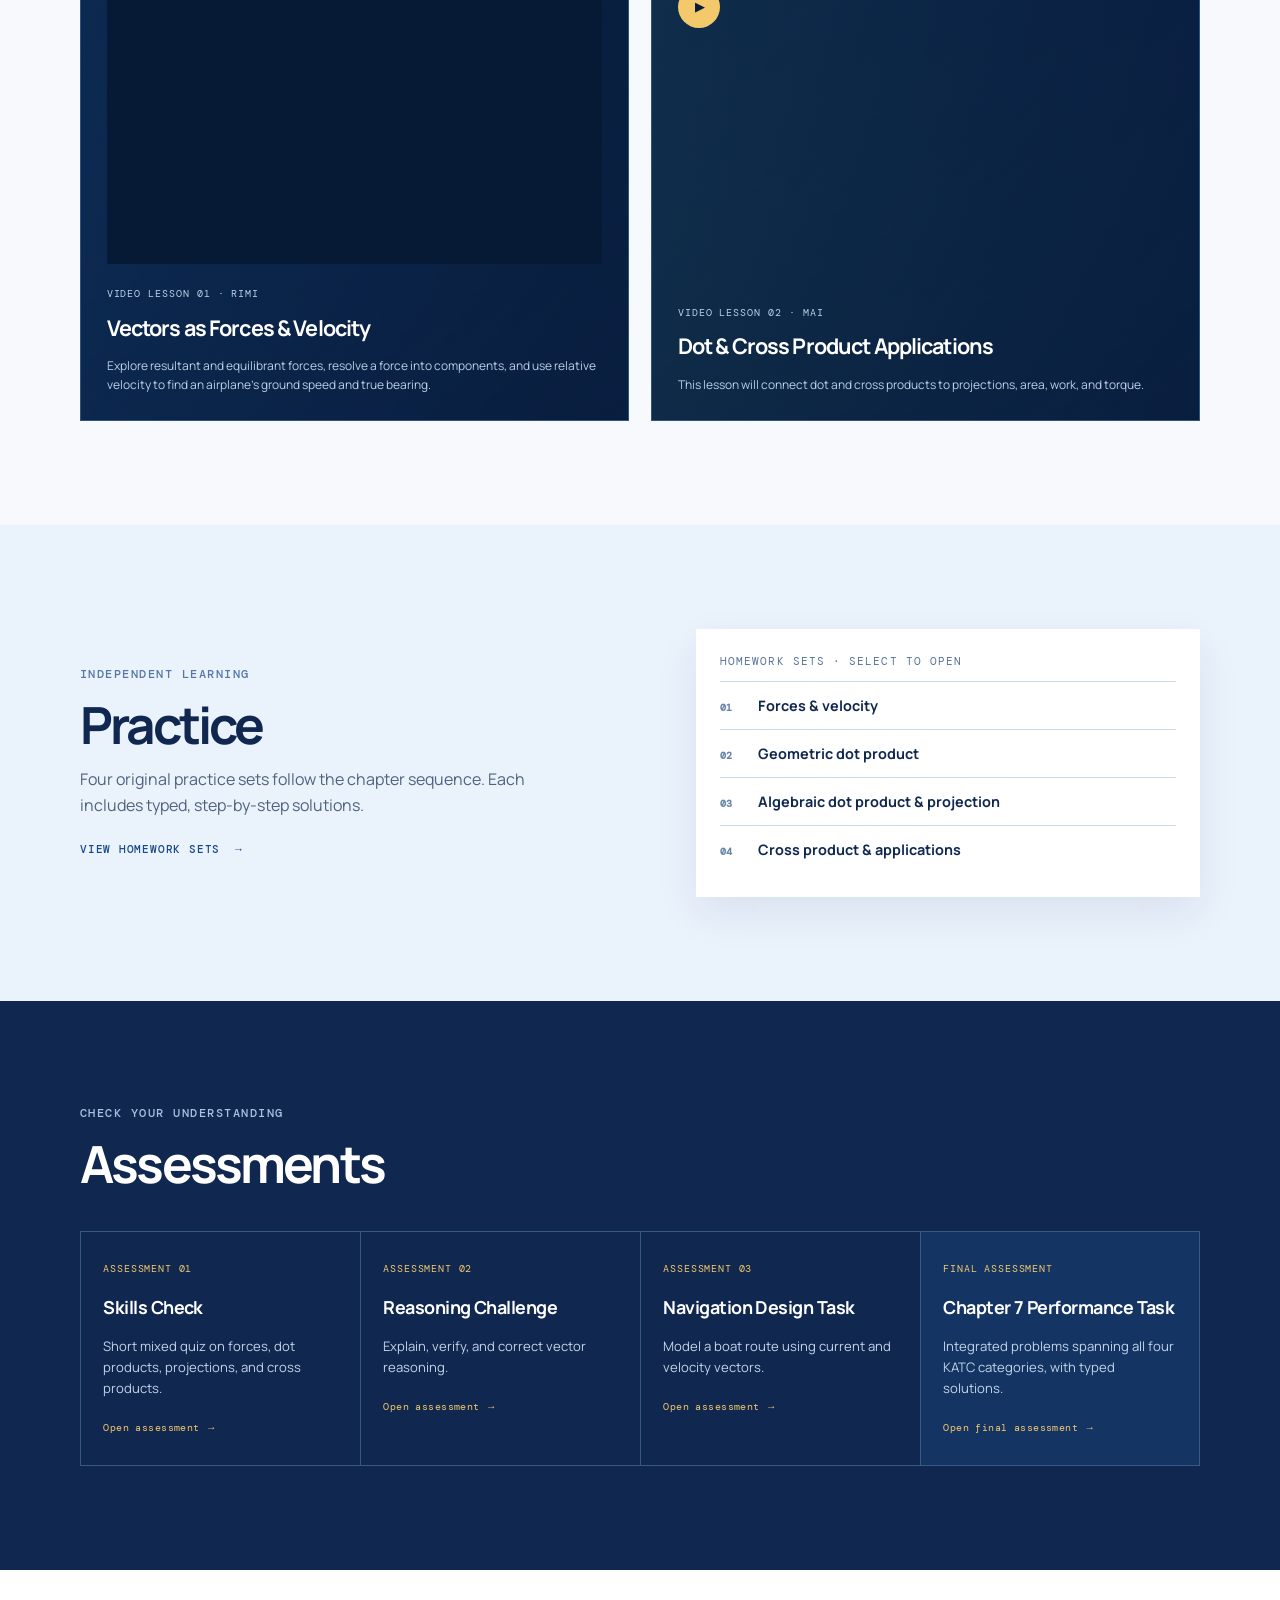
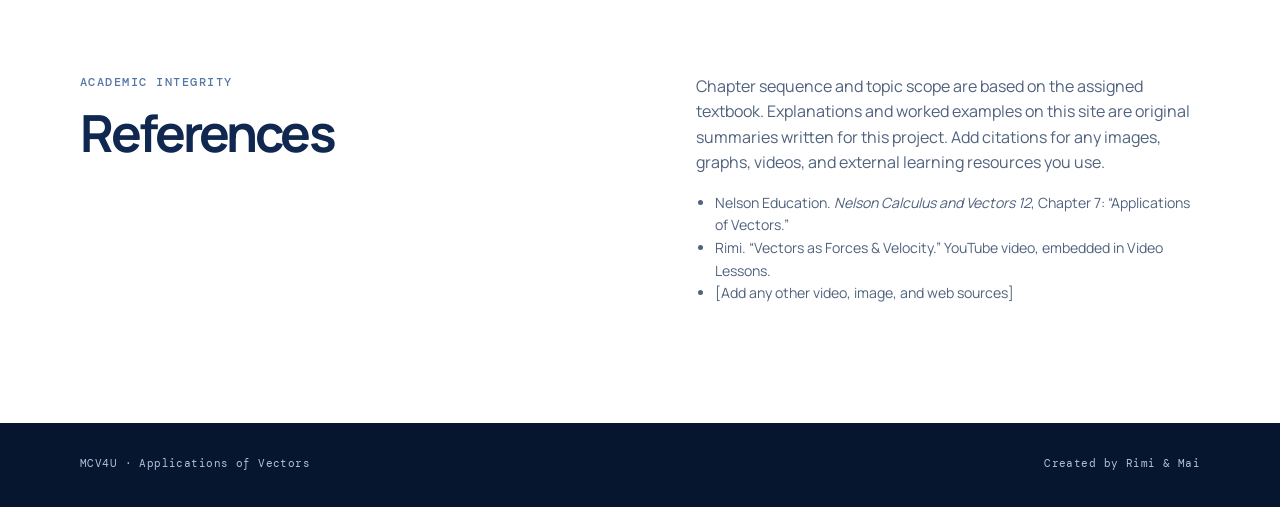
==== commit 3113eb3a: "video_1 is done" ====
--- a/index.html
+++ b/index.html
@@ -1,140 +1,150 @@
-<!doctype html>
-<html lang="en">
-  <head>
-    <meta charset="UTF-8" />
-    <meta name="viewport" content="width=device-width, initial-scale=1.0" />
-    <meta name="description" content="An MCV4U learning site for applications of vectors." />
-    <title>Vector Applications | MCV4U CCT</title>
-    <link rel="preconnect" href="https://fonts.googleapis.com" />
-    <link rel="preconnect" href="https://fonts.gstatic.com" crossorigin />
-    <link href="https://fonts.googleapis.com/css2?family=DM+Mono:wght@400;500&family=Manrope:wght@400;500;600;700;800&display=swap" rel="stylesheet" />
-    <link rel="stylesheet" href="styles.css" />
-  </head>
-  <body>
-    <a class="skip-link" href="#main-content">Skip to content</a>
-    <header class="site-header">
-      <div class="container header-inner">
-        <a class="brand" href="#home" aria-label="Vector Applications home">
-          <span class="brand-mark" aria-hidden="true">↗</span>
-          <span>Vector Applications</span>
-        </a>
-        <button class="nav-toggle" type="button" aria-label="Open menu" aria-expanded="false">Menu</button>
-        <nav class="site-nav" aria-label="Main navigation">
-          <a href="#learn">Learn</a>
-          <a href="#videos">Videos</a>
-          <a href="#practice">Practice</a>
-          <a href="#assessments">Assessments</a>
-          <a href="#references">References</a>
-        </nav>
-      </div>
-    </header>
-
-    <main id="main-content">
-      <section class="hero" id="home">
-        <div class="container hero-grid">
-          <div>
-            <p class="eyebrow">MCV4U · Course Culminating Task</p>
-            <h1>Applications<br />of Vectors</h1>
-            <p class="hero-copy">A student learning hub for understanding how vectors model force, motion, direction, and space.</p>
-            <div class="hero-actions">
-              <a class="button primary" href="#learn">Begin learning <span>→</span></a>
-              <a class="button secondary" href="#about">About this site</a>
-            </div>
-          </div>
-          <div class="vector-panel" aria-label="Decorative vector diagram">
-            <div class="grid-lines"></div>
-            <span class="axis axis-x">x</span><span class="axis axis-y">y</span>
-            <span class="vector-arrow arrow-one"></span>
-            <span class="vector-arrow arrow-two"></span>
-            <span class="vector-label label-one">a</span>
-            <span class="vector-label label-two">b</span>
-            <p class="panel-caption">Magnitude · Direction · Application</p>
-          </div>
-        </div>
-      </section>
-
-      <section class="section overview" id="about">
-        <div class="container section-grid">
-          <div>
-            <p class="eyebrow">Course focus</p>
-            <h2>Vectors help describe the world in motion.</h2>
-          </div>
-          <div class="body-copy">
-            <p>Welcome to our MCV4U Course Culminating Task website. This site follows Chapter 7, <em>Applications of Vectors</em>, from <em>Nelson Calculus and Vectors 12</em>.</p>
-            <p>Through lesson notes, visual models, videos, worked examples, and practice tasks, we will explore how vectors describe force, velocity, direction, and motion in real-world situations. Our goal is to build a clear understanding of dot products, cross products, and their applications in navigation and problem solving.</p>
-          </div>
-        </div>
-      </section>
-
-      <section class="section learn-section" id="learn">
-        <div class="container">
-          <div class="section-heading">
-            <div><p class="eyebrow">Learning modules</p><h2>Learn</h2></div>
-            <p>Seven teaching units aligned with the selected Chapter 7 topics.</p>
-          </div>
-          <div class="module-grid">
-            <article class="module-card"><span class="module-number">7.1</span><h3>Vectors as Forces</h3><p>Resultants, equilibrants, components, and equilibrium.</p><a href="lessons/lesson-7-1.html">Open lesson <span>→</span></a></article>
-            <article class="module-card"><span class="module-number">7.2</span><h3>Velocity</h3><p>Relative velocity and navigation with current or wind.</p><a href="lessons/lesson-7-2.html">Open lesson <span>→</span></a></article>
-            <article class="module-card"><span class="module-number">7.3</span><h3>Dot Product: Geometric Vectors</h3><p>Connect vector magnitudes, angles, and scalar results.</p><a href="lessons/lesson-7-3.html">Open lesson <span>→</span></a></article>
-            <article class="module-card"><span class="module-number">7.4</span><h3>Dot Product: Algebraic Vectors</h3><p>Calculate dot products from vector components.</p><a href="lessons/lesson-7-4.html">Open lesson <span>→</span></a></article>
-            <article class="module-card"><span class="module-number">7.5</span><h3>Scalar &amp; Vector Projections</h3><p>Resolve one vector in the direction of another.</p><a href="lessons/lesson-7-5.html">Open lesson <span>→</span></a></article>
-            <article class="module-card"><span class="module-number">7.6</span><h3>Cross Product of Two Vectors</h3><p>Find perpendicular vectors and oriented areas in 3D.</p><a href="lessons/lesson-7-6.html">Open lesson <span>→</span></a></article>
-            <article class="module-card"><span class="module-number">7.7</span><h3>Applications of Dot &amp; Cross Products</h3><p>Use products for work, area, and torque.</p><a href="lessons/lesson-7-7.html">Open lesson <span>→</span></a></article>
-          </div>
-        </div>
-      </section>
-
-      <section class="section lesson-template" id="lessons">
-        <div class="container">
-          <p class="eyebrow">Chapter 7 learning notes</p><h2>Seven ideas, one connected toolkit.</h2>
-          <p class="lesson-intro">These concise notes follow the sequence of Chapter 7. Each worked example below is newly written for this site; use your class notes and assigned textbook exercises for further practice.</p>
-          <article class="lesson-block" id="lesson-71"><div class="lesson-title"><span>7.1</span><h3>Vectors as Forces</h3></div><div class="lesson-content"><p>A force has magnitude and direction, so it can be represented by a vector. Add force vectors component by component to find the <strong>resultant</strong>. The <strong>equilibrant</strong> has the same magnitude as the resultant but points in the opposite direction. Equilibrium occurs when the vector sum of all forces is zero.</p><div class="formula">R = F₁ + F₂ + ··· &nbsp; | &nbsp; E = −R</div><p class="worked"><strong>Example.</strong> A 3 N eastward force and a 4 N northward force act on an object. In east-north components, R = (3, 4) N, so |R| = √(3² + 4²) = 5 N. Its direction is about 53.1° north of east. The equilibrant is 5 N in the opposite direction.</p><p class="lesson-prompt"><strong>Try next:</strong> Draw a free-body diagram, choose perpendicular axes, and resolve angled forces into components before summing.</p></div></article>
-          <article class="lesson-block" id="lesson-72"><div class="lesson-title"><span>7.2</span><h3>Velocity</h3></div><div class="lesson-content"><p>Velocity is a vector. In relative-motion problems, the observed or ground velocity is the vector sum of the object's velocity through its medium and the medium's velocity relative to the ground. For navigation, distinguish the direction the boat or aircraft points from the direction it actually travels.</p><div class="formula">v<sub>ground</sub> = v<sub>craft/air</sub> + v<sub>current/wind</sub></div><p class="worked"><strong>Example.</strong> An aircraft moves north at 240 km/h through still air while wind moves it east at 50 km/h. Its ground velocity is (50, 240) km/h. The ground speed is √(50² + 240²) ≈ 245.2 km/h, at about 11.8° east of north.</p><p class="lesson-prompt"><strong>Check:</strong> State the reference frame for every velocity and convert units before combining quantities.</p></div></article>
-          <article class="lesson-block" id="lesson-73"><div class="lesson-title"><span>7.3</span><h3>Dot Product: Geometric Vectors</h3></div><div class="lesson-content"><p>The geometric dot product combines the magnitudes of two vectors with the cosine of their included angle. Its result is a scalar. An acute angle gives a positive result, a right angle gives zero, and an obtuse angle gives a negative result.</p><div class="formula">a · b = |a||b| cos θ &nbsp; (0° ≤ θ ≤ 180°)</div><p class="worked"><strong>Example.</strong> If |a| = 6, |b| = 5, and θ = 60°, then a · b = 6(5)cos 60° = 15. If both magnitudes are nonzero, a · b = 0 means the vectors are perpendicular.</p><p class="lesson-prompt"><strong>Use it to find:</strong> a dot product from magnitudes and angle, or the angle from a dot product and two nonzero magnitudes.</p></div></article>
-          <article class="lesson-block" id="lesson-74"><div class="lesson-title"><span>7.4</span><h3>Dot Product: Algebraic Vectors</h3></div><div class="lesson-content"><p>For component vectors, multiply corresponding components and add. This formula works in both two and three dimensions. It also gives a useful test for perpendicular vectors and a way to calculate the angle between them.</p><div class="formula">(a₁, a₂, a₃) · (b₁, b₂, b₃) = a₁b₁ + a₂b₂ + a₃b₃</div><p class="worked"><strong>Example.</strong> Let a = (2, −1, 3) and b = (4, 2, 0). Then a · b = 2(4) + (−1)(2) + 3(0) = 6. Since the result is not zero, these nonzero vectors are not perpendicular.</p><p class="lesson-prompt"><strong>Angle formula:</strong> cos θ = (a · b) / (|a||b|). Check that both vectors are nonzero before using it.</p></div></article>
-          <article class="lesson-block" id="lesson-75"><div class="lesson-title"><span>7.5</span><h3>Scalar &amp; Vector Projections</h3></div><div class="lesson-content"><p>A projection measures the part of one vector that lies along another. The scalar projection is a signed length; the vector projection is a vector parallel to the direction being projected onto. A negative scalar projection means the component points opposite the chosen direction.</p><div class="formula">comp<sub>b</sub> a = (a · b)/|b| &nbsp; &nbsp; proj<sub>b</sub> a = ((a · b)/|b|²)b</div><p class="worked"><strong>Example.</strong> Let a = (3, 4) and b = (1, 0), so b points along the positive x-axis. Then comp<sub>b</sub> a = 3 and proj<sub>b</sub> a = (3, 0).</p><p class="lesson-prompt"><strong>Remember:</strong> The scalar projection has units of length (or the units of a); the vector projection has both magnitude and direction.</p></div></article>
-          <article class="lesson-block" id="lesson-76"><div class="lesson-title"><span>7.6</span><h3>Cross Product of Two Vectors</h3></div><div class="lesson-content"><p>For vectors in three dimensions, the cross product is a vector perpendicular to both inputs. Its direction follows the right-hand rule, and reversing the order reverses its direction. Parallel vectors have a zero cross product.</p><div class="formula">|a × b| = |a||b| sin θ</div><p class="worked"><strong>Example.</strong> Let a = (1, 2, 0) and b = (0, 1, 3). Then a × b = (6, −3, 1). Check the direction by confirming (a × b) · a = 0 and (a × b) · b = 0.</p><p class="lesson-prompt"><strong>Magnitude meaning:</strong> |a × b| is the area of the parallelogram spanned by a and b.</p></div></article>
-          <article class="lesson-block" id="lesson-77"><div class="lesson-title"><span>7.7</span><h3>Applications of Dot &amp; Cross Products</h3></div><div class="lesson-content"><p>The dot product measures how much a force acts along a displacement. The cross product models perpendicular area and the turning effect of a force. Together these connect vector calculations to physical and geometric quantities.</p><div class="formula">Work: W = F · d = |F||d|cos θ<br />Parallelogram area: A = |a × b|<br />Triangle area: A = ½|a × b|<br />Torque: τ = r × F, so |τ| = |r||F|sin θ</div><p class="worked"><strong>Example.</strong> A constant 10 N force acts in the direction of a 5 m displacement. The work is W = 10(5)cos 0° = 50 J. If the force were perpendicular to the displacement, the work would be zero.</p><p class="lesson-prompt"><strong>Units:</strong> work is measured in joules (N·m); torque magnitude is measured in N·m and its vector indicates the rotation axis.</p></div></article>
-        </div>
-      </section>
-
-      <section class="section" id="videos">
-        <div class="container">
-          <div class="section-heading"><div><p class="eyebrow">Visual instruction</p><h2>Video lessons</h2></div><p>Embed two or more instructional videos here. Each should be at least 8 minutes long.</p></div>
-          <div class="video-grid">
-            <article class="video-placeholder"><div class="play">▶</div><p>Video lesson 01</p><strong>Vectors as Forces &amp; Velocity</strong><span>Replace with your video embed</span></article>
-            <article class="video-placeholder"><div class="play">▶</div><p>Video lesson 02</p><strong>Dot &amp; Cross Product Applications</strong><span>Replace with your video embed</span></article>
-          </div>
-        </div>
-      </section>
-
-      <section class="section split-section" id="practice">
-        <div class="container split-grid">
-          <div><p class="eyebrow">Independent learning</p><h2>Practice</h2><p class="body-copy">Four original practice sets follow the chapter sequence. Each includes typed, step-by-step solutions.</p><a class="text-link" href="homework.html">View homework sets <span>→</span></a></div>
-          <div class="checklist"><p>Homework sets · Select to open</p><a href="homework.html#hw1"><span>01</span> Forces &amp; velocity</a><a href="homework.html#hw2"><span>02</span> Geometric dot product</a><a href="homework.html#hw3"><span>03</span> Algebraic dot product &amp; projection</a><a href="homework.html#hw4"><span>04</span> Cross product &amp; applications</a></div>
-        </div>
-      </section>
-
-      <section class="section assessment-section" id="assessments">
-        <div class="container">
-          <p class="eyebrow">Check your understanding</p><h2>Assessments</h2>
-          <div class="assessment-grid">
-            <article><span>Assessment 01</span><h3>Skills Check</h3><p>Short mixed quiz on forces, dot products, projections, and cross products.</p><a href="assessments.html#a1">Open assessment →</a></article>
-            <article><span>Assessment 02</span><h3>Reasoning Challenge</h3><p>Explain, verify, and correct vector reasoning.</p><a href="assessments.html#a2">Open assessment →</a></article>
-            <article><span>Assessment 03</span><h3>Navigation Design Task</h3><p>Model a boat route using current and velocity vectors.</p><a href="assessments.html#a3">Open assessment →</a></article>
-            <article class="final-card"><span>Final assessment</span><h3>Chapter 7 Performance Task</h3><p>Integrated problems spanning all four KATC categories, with typed solutions.</p><a href="assessments.html#final">Open final assessment →</a></article>
-          </div>
-        </div>
-      </section>
-
-      <section class="section references" id="references">
-        <div class="container section-grid">
-          <div><p class="eyebrow">Academic integrity</p><h2>References</h2></div>
-          <div class="body-copy"><p>Chapter sequence and topic scope are based on the assigned textbook. Explanations and worked examples on this site are original summaries written for this project. Add citations for any images, graphs, videos, and external learning resources you use.</p><ul><li>Nelson Education. <em>Nelson Calculus and Vectors 12</em>, Chapter 7: “Applications of Vectors.”</li><li>[Add video, image, and web sources]</li></ul></div>
-        </div>
-      </section>
-    </main>
-    <footer><div class="container footer-inner"><span>MCV4U · Applications of Vectors</span><span>Created by Rimi &amp; Mai</span></div></footer>
-    <script src="script.js"></script>
-  </body>
-</html>
+<!doctype html>
+<html lang="en">
+  <head>
+    <meta charset="UTF-8" />
+    <meta name="viewport" content="width=device-width, initial-scale=1.0" />
+    <meta name="description" content="An MCV4U learning site for applications of vectors." />
+    <title>Vector Applications | MCV4U CCT</title>
+    <link rel="preconnect" href="https://fonts.googleapis.com" />
+    <link rel="preconnect" href="https://fonts.gstatic.com" crossorigin />
+    <link href="https://fonts.googleapis.com/css2?family=DM+Mono:wght@400;500&family=Manrope:wght@400;500;600;700;800&display=swap" rel="stylesheet" />
+    <link rel="stylesheet" href="styles.css" />
+  </head>
+  <body>
+    <a class="skip-link" href="#main-content">Skip to content</a>
+    <header class="site-header">
+      <div class="container header-inner">
+        <a class="brand" href="#home" aria-label="Vector Applications home">
+          <span class="brand-mark" aria-hidden="true">↗</span>
+          <span>Vector Applications</span>
+        </a>
+        <button class="nav-toggle" type="button" aria-label="Open menu" aria-expanded="false">Menu</button>
+        <nav class="site-nav" aria-label="Main navigation">
+          <a href="#learn">Learn</a>
+          <a href="#videos">Videos</a>
+          <a href="#practice">Practice</a>
+          <a href="#assessments">Assessments</a>
+          <a href="#references">References</a>
+        </nav>
+      </div>
+    </header>
+
+    <main id="main-content">
+      <section class="hero" id="home">
+        <div class="container hero-grid">
+          <div>
+            <p class="eyebrow">MCV4U · Course Culminating Task</p>
+            <h1>Applications<br />of Vectors</h1>
+            <p class="hero-copy">A student learning hub for understanding how vectors model force, motion, direction, and space.</p>
+            <div class="hero-actions">
+              <a class="button primary" href="#learn">Begin learning <span>→</span></a>
+              <a class="button secondary" href="#about">About this site</a>
+            </div>
+          </div>
+          <div class="vector-panel" aria-label="Decorative vector diagram">
+            <div class="grid-lines"></div>
+            <span class="axis axis-x">x</span><span class="axis axis-y">y</span>
+            <span class="vector-arrow arrow-one"></span>
+            <span class="vector-arrow arrow-two"></span>
+            <span class="vector-label label-one">a</span>
+            <span class="vector-label label-two">b</span>
+            <p class="panel-caption">Magnitude · Direction · Application</p>
+          </div>
+        </div>
+      </section>
+
+      <section class="section overview" id="about">
+        <div class="container section-grid">
+          <div>
+            <p class="eyebrow">Course focus</p>
+            <h2>Vectors help describe the world in motion.</h2>
+          </div>
+          <div class="body-copy">
+            <p>Welcome to our MCV4U Course Culminating Task website. This site follows Chapter 7, <em>Applications of Vectors</em>, from <em>Nelson Calculus and Vectors 12</em>.</p>
+            <p>Through lesson notes, visual models, videos, worked examples, and practice tasks, we will explore how vectors describe force, velocity, direction, and motion in real-world situations. Our goal is to build a clear understanding of dot products, cross products, and their applications in navigation and problem solving.</p>
+          </div>
+        </div>
+      </section>
+
+      <section class="section learn-section" id="learn">
+        <div class="container">
+          <div class="section-heading">
+            <div><p class="eyebrow">Learning modules</p><h2>Learn</h2></div>
+            <p>Seven teaching units aligned with the selected Chapter 7 topics.</p>
+          </div>
+          <div class="module-grid">
+            <article class="module-card"><span class="module-number">7.1</span><h3>Vectors as Forces</h3><p>Resultants, equilibrants, components, and equilibrium.</p><a href="lessons/lesson-7-1.html">Open lesson <span>→</span></a></article>
+            <article class="module-card"><span class="module-number">7.2</span><h3>Velocity</h3><p>Relative velocity and navigation with current or wind.</p><a href="lessons/lesson-7-2.html">Open lesson <span>→</span></a></article>
+            <article class="module-card"><span class="module-number">7.3</span><h3>Dot Product: Geometric Vectors</h3><p>Connect vector magnitudes, angles, and scalar results.</p><a href="lessons/lesson-7-3.html">Open lesson <span>→</span></a></article>
+            <article class="module-card"><span class="module-number">7.4</span><h3>Dot Product: Algebraic Vectors</h3><p>Calculate dot products from vector components.</p><a href="lessons/lesson-7-4.html">Open lesson <span>→</span></a></article>
+            <article class="module-card"><span class="module-number">7.5</span><h3>Scalar &amp; Vector Projections</h3><p>Resolve one vector in the direction of another.</p><a href="lessons/lesson-7-5.html">Open lesson <span>→</span></a></article>
+            <article class="module-card"><span class="module-number">7.6</span><h3>Cross Product of Two Vectors</h3><p>Find perpendicular vectors and oriented areas in 3D.</p><a href="lessons/lesson-7-6.html">Open lesson <span>→</span></a></article>
+            <article class="module-card"><span class="module-number">7.7</span><h3>Applications of Dot &amp; Cross Products</h3><p>Use products for work, area, and torque.</p><a href="lessons/lesson-7-7.html">Open lesson <span>→</span></a></article>
+          </div>
+        </div>
+      </section>
+
+      <section class="section lesson-template" id="lessons">
+        <div class="container">
+          <p class="eyebrow">Chapter 7 learning notes</p><h2>Seven ideas, one connected toolkit.</h2>
+          <p class="lesson-intro">These concise notes follow the sequence of Chapter 7. Each worked example below is newly written for this site; use your class notes and assigned textbook exercises for further practice.</p>
+          <article class="lesson-block" id="lesson-71"><div class="lesson-title"><span>7.1</span><h3>Vectors as Forces</h3></div><div class="lesson-content"><p>A force has magnitude and direction, so it can be represented by a vector. Add force vectors component by component to find the <strong>resultant</strong>. The <strong>equilibrant</strong> has the same magnitude as the resultant but points in the opposite direction. Equilibrium occurs when the vector sum of all forces is zero.</p><div class="formula">R = F₁ + F₂ + ··· &nbsp; | &nbsp; E = −R</div><p class="worked"><strong>Example.</strong> A 3 N eastward force and a 4 N northward force act on an object. In east-north components, R = (3, 4) N, so |R| = √(3² + 4²) = 5 N. Its direction is about 53.1° north of east. The equilibrant is 5 N in the opposite direction.</p><p class="lesson-prompt"><strong>Try next:</strong> Draw a free-body diagram, choose perpendicular axes, and resolve angled forces into components before summing.</p></div></article>
+          <article class="lesson-block" id="lesson-72"><div class="lesson-title"><span>7.2</span><h3>Velocity</h3></div><div class="lesson-content"><p>Velocity is a vector. In relative-motion problems, the observed or ground velocity is the vector sum of the object's velocity through its medium and the medium's velocity relative to the ground. For navigation, distinguish the direction the boat or aircraft points from the direction it actually travels.</p><div class="formula">v<sub>ground</sub> = v<sub>craft/air</sub> + v<sub>current/wind</sub></div><p class="worked"><strong>Example.</strong> An aircraft moves north at 240 km/h through still air while wind moves it east at 50 km/h. Its ground velocity is (50, 240) km/h. The ground speed is √(50² + 240²) ≈ 245.2 km/h, at about 11.8° east of north.</p><p class="lesson-prompt"><strong>Check:</strong> State the reference frame for every velocity and convert units before combining quantities.</p></div></article>
+          <article class="lesson-block" id="lesson-73"><div class="lesson-title"><span>7.3</span><h3>Dot Product: Geometric Vectors</h3></div><div class="lesson-content"><p>The geometric dot product combines the magnitudes of two vectors with the cosine of their included angle. Its result is a scalar. An acute angle gives a positive result, a right angle gives zero, and an obtuse angle gives a negative result.</p><div class="formula">a · b = |a||b| cos θ &nbsp; (0° ≤ θ ≤ 180°)</div><p class="worked"><strong>Example.</strong> If |a| = 6, |b| = 5, and θ = 60°, then a · b = 6(5)cos 60° = 15. If both magnitudes are nonzero, a · b = 0 means the vectors are perpendicular.</p><p class="lesson-prompt"><strong>Use it to find:</strong> a dot product from magnitudes and angle, or the angle from a dot product and two nonzero magnitudes.</p></div></article>
+          <article class="lesson-block" id="lesson-74"><div class="lesson-title"><span>7.4</span><h3>Dot Product: Algebraic Vectors</h3></div><div class="lesson-content"><p>For component vectors, multiply corresponding components and add. This formula works in both two and three dimensions. It also gives a useful test for perpendicular vectors and a way to calculate the angle between them.</p><div class="formula">(a₁, a₂, a₃) · (b₁, b₂, b₃) = a₁b₁ + a₂b₂ + a₃b₃</div><p class="worked"><strong>Example.</strong> Let a = (2, −1, 3) and b = (4, 2, 0). Then a · b = 2(4) + (−1)(2) + 3(0) = 6. Since the result is not zero, these nonzero vectors are not perpendicular.</p><p class="lesson-prompt"><strong>Angle formula:</strong> cos θ = (a · b) / (|a||b|). Check that both vectors are nonzero before using it.</p></div></article>
+          <article class="lesson-block" id="lesson-75"><div class="lesson-title"><span>7.5</span><h3>Scalar &amp; Vector Projections</h3></div><div class="lesson-content"><p>A projection measures the part of one vector that lies along another. The scalar projection is a signed length; the vector projection is a vector parallel to the direction being projected onto. A negative scalar projection means the component points opposite the chosen direction.</p><div class="formula">comp<sub>b</sub> a = (a · b)/|b| &nbsp; &nbsp; proj<sub>b</sub> a = ((a · b)/|b|²)b</div><p class="worked"><strong>Example.</strong> Let a = (3, 4) and b = (1, 0), so b points along the positive x-axis. Then comp<sub>b</sub> a = 3 and proj<sub>b</sub> a = (3, 0).</p><p class="lesson-prompt"><strong>Remember:</strong> The scalar projection has units of length (or the units of a); the vector projection has both magnitude and direction.</p></div></article>
+          <article class="lesson-block" id="lesson-76"><div class="lesson-title"><span>7.6</span><h3>Cross Product of Two Vectors</h3></div><div class="lesson-content"><p>For vectors in three dimensions, the cross product is a vector perpendicular to both inputs. Its direction follows the right-hand rule, and reversing the order reverses its direction. Parallel vectors have a zero cross product.</p><div class="formula">|a × b| = |a||b| sin θ</div><p class="worked"><strong>Example.</strong> Let a = (1, 2, 0) and b = (0, 1, 3). Then a × b = (6, −3, 1). Check the direction by confirming (a × b) · a = 0 and (a × b) · b = 0.</p><p class="lesson-prompt"><strong>Magnitude meaning:</strong> |a × b| is the area of the parallelogram spanned by a and b.</p></div></article>
+          <article class="lesson-block" id="lesson-77"><div class="lesson-title"><span>7.7</span><h3>Applications of Dot &amp; Cross Products</h3></div><div class="lesson-content"><p>The dot product measures how much a force acts along a displacement. The cross product models perpendicular area and the turning effect of a force. Together these connect vector calculations to physical and geometric quantities.</p><div class="formula">Work: W = F · d = |F||d|cos θ<br />Parallelogram area: A = |a × b|<br />Triangle area: A = ½|a × b|<br />Torque: τ = r × F, so |τ| = |r||F|sin θ</div><p class="worked"><strong>Example.</strong> A constant 10 N force acts in the direction of a 5 m displacement. The work is W = 10(5)cos 0° = 50 J. If the force were perpendicular to the displacement, the work would be zero.</p><p class="lesson-prompt"><strong>Units:</strong> work is measured in joules (N·m); torque magnitude is measured in N·m and its vector indicates the rotation axis.</p></div></article>
+        </div>
+      </section>
+
+      <section class="section" id="videos">
+        <div class="container">
+          <div class="section-heading"><div><p class="eyebrow">Visual instruction</p><h2>Video lessons</h2></div><p>Short, guided lessons connect Chapter 7 vector ideas to worked examples and real-world motion.</p></div>
+          <div class="video-grid">
+            <article class="video-placeholder video-card">
+              <iframe class="video-player" src="https://www.youtube-nocookie.com/embed/yqhaPMPguZo" title="Video lesson 01: Vectors as Forces and Velocity" loading="lazy" referrerpolicy="strict-origin-when-cross-origin" allow="accelerometer; autoplay; clipboard-write; encrypted-media; gyroscope; picture-in-picture; web-share" allowfullscreen></iframe>
+              <p>Video lesson 01 · Rimi</p>
+              <strong>Vectors as Forces &amp; Velocity</strong>
+              <span>Explore resultant and equilibrant forces, resolve a force into components, and use relative velocity to find an airplane’s ground speed and true bearing.</span>
+            </article>
+            <article class="video-placeholder video-card video-pending">
+              <div class="play" aria-hidden="true">▶</div>
+              <p>Video lesson 02 · Mai</p>
+              <strong>Dot &amp; Cross Product Applications</strong>
+              <span>This lesson will connect dot and cross products to projections, area, work, and torque.</span>
+            </article>
+          </div>
+        </div>
+      </section>
+
+      <section class="section split-section" id="practice">
+        <div class="container split-grid">
+          <div><p class="eyebrow">Independent learning</p><h2>Practice</h2><p class="body-copy">Four original practice sets follow the chapter sequence. Each includes typed, step-by-step solutions.</p><a class="text-link" href="homework.html">View homework sets <span>→</span></a></div>
+          <div class="checklist"><p>Homework sets · Select to open</p><a href="homework.html#hw1"><span>01</span> Forces &amp; velocity</a><a href="homework.html#hw2"><span>02</span> Geometric dot product</a><a href="homework.html#hw3"><span>03</span> Algebraic dot product &amp; projection</a><a href="homework.html#hw4"><span>04</span> Cross product &amp; applications</a></div>
+        </div>
+      </section>
+
+      <section class="section assessment-section" id="assessments">
+        <div class="container">
+          <p class="eyebrow">Check your understanding</p><h2>Assessments</h2>
+          <div class="assessment-grid">
+            <article><span>Assessment 01</span><h3>Skills Check</h3><p>Short mixed quiz on forces, dot products, projections, and cross products.</p><a href="assessments.html#a1">Open assessment →</a></article>
+            <article><span>Assessment 02</span><h3>Reasoning Challenge</h3><p>Explain, verify, and correct vector reasoning.</p><a href="assessments.html#a2">Open assessment →</a></article>
+            <article><span>Assessment 03</span><h3>Navigation Design Task</h3><p>Model a boat route using current and velocity vectors.</p><a href="assessments.html#a3">Open assessment →</a></article>
+            <article class="final-card"><span>Final assessment</span><h3>Chapter 7 Performance Task</h3><p>Integrated problems spanning all four KATC categories, with typed solutions.</p><a href="assessments.html#final">Open final assessment →</a></article>
+          </div>
+        </div>
+      </section>
+
+      <section class="section references" id="references">
+        <div class="container section-grid">
+          <div><p class="eyebrow">Academic integrity</p><h2>References</h2></div>
+          <div class="body-copy"><p>Chapter sequence and topic scope are based on the assigned textbook. Explanations and worked examples on this site are original summaries written for this project. Add citations for any images, graphs, videos, and external learning resources you use.</p><ul><li>Nelson Education. <em>Nelson Calculus and Vectors 12</em>, Chapter 7: “Applications of Vectors.”</li><li>Rimi. “Vectors as Forces &amp; Velocity.” YouTube video, embedded in Video Lessons.</li><li>[Add any other video, image, and web sources]</li></ul></div>
+        </div>
+      </section>
+    </main>
+    <footer><div class="container footer-inner"><span>MCV4U · Applications of Vectors</span><span>Created by Rimi &amp; Mai</span></div></footer>
+    <script src="script.js"></script>
+  </body>
+</html>
--- a/styles.css
+++ b/styles.css
@@ -1,19 +1,21 @@
-:root { --navy:#071b3b; --ink:#102750; --blue:#174a8b; --sky:#dfeeff; --paper:#f7f9fc; --white:#fff; --gold:#f4c96b; --line:#cbd8ea; --muted:#50627e; }
-* { box-sizing:border-box; } html { scroll-behavior:smooth; } body { margin:0; background:var(--paper); color:var(--ink); font-family:Manrope,Arial,sans-serif; line-height:1.6; } .container { width:min(1120px,calc(100% - 40px)); margin:auto; } .skip-link { position:absolute; left:-999px; } .skip-link:focus { left:1rem; top:1rem; z-index:10; background:white; padding:.5rem; }
-.site-header { background:var(--navy); position:sticky; top:0; z-index:5; border-bottom:1px solid rgba(255,255,255,.12); } .header-inner { min-height:72px; display:flex; align-items:center; justify-content:space-between; gap:2rem; } .brand { color:white; text-decoration:none; font-size:.95rem; font-weight:800; letter-spacing:.02em; display:flex; align-items:center; gap:.6rem; } .brand-mark { display:grid; place-items:center; height:30px; width:30px; border:1px solid var(--gold); color:var(--gold); font-size:1.25rem; } .site-nav { display:flex; gap:1.5rem; } .site-nav a { color:#d9e5f8; text-decoration:none; font-size:.8rem; font-weight:700; } .site-nav a:hover { color:var(--gold); } .nav-toggle { display:none; }
-.hero { color:white; background:var(--navy); padding:94px 0 110px; overflow:hidden; } .hero-grid { display:grid; grid-template-columns:1.05fr .95fr; gap:4rem; align-items:center; } .eyebrow { margin:0 0 .8rem; color:#5477a7; font-family:"DM Mono",monospace; font-size:.72rem; letter-spacing:.13em; font-weight:500; text-transform:uppercase; } .hero .eyebrow { color:#97b5dc; } h1,h2,h3,p { margin-top:0; } h1 { font-size:clamp(3.2rem,7vw,6.4rem); line-height:.96; letter-spacing:-.065em; margin-bottom:1.5rem; } h2 { font-size:clamp(2rem,4vw,3.5rem); letter-spacing:-.055em; line-height:1.06; margin-bottom:1rem; } h3 { font-size:1.12rem; line-height:1.25; letter-spacing:-.03em; } .hero-copy { max-width:500px; font-size:1.05rem; color:#cfddf0; } .hero-actions { display:flex; gap:.8rem; margin-top:2rem; flex-wrap:wrap; } .button { padding:.8rem 1.05rem; font-size:.8rem; font-weight:800; text-decoration:none; } .primary { color:var(--navy); background:var(--gold); } .primary span,.text-link span,.module-card a span { margin-left:.3rem; } .secondary { border:1px solid #59759c; color:white; } .vector-panel { min-height:340px; position:relative; overflow:hidden; border:1px solid #355880; background:linear-gradient(135deg,#0f3465,#09254c); } .grid-lines { position:absolute; inset:0; opacity:.23; background-image:linear-gradient(#8cb0dd 1px,transparent 1px),linear-gradient(90deg,#8cb0dd 1px,transparent 1px); background-size:36px 36px; } .axis { position:absolute; color:#a7c4ea; font-family:"DM Mono"; font-size:.7rem; } .axis-x { bottom:29px; right:16px; } .axis-y { top:15px; left:29px; } .vector-arrow { display:block; position:absolute; height:3px; transform-origin:left center; background:var(--gold); } .vector-arrow::after { content:""; position:absolute; right:-2px; top:-5px; border-left:12px solid var(--gold); border-top:6px solid transparent; border-bottom:6px solid transparent; } .arrow-one { width:218px; left:52px; bottom:53px; transform:rotate(-43deg); } .arrow-two { width:166px; left:52px; bottom:53px; transform:rotate(-13deg); background:#b9d5fa; } .arrow-two::after { border-left-color:#b9d5fa; } .vector-label { position:absolute; color:var(--gold); font-family:"DM Mono"; font-size:.9rem; } .label-one { left:194px; top:73px; } .label-two { right:89px; bottom:102px; color:#b9d5fa; } .panel-caption { position:absolute; bottom:18px; left:22px; margin:0; font-family:"DM Mono"; font-size:.63rem; color:#9eb9d9; letter-spacing:.1em; text-transform:uppercase; }
-.section { padding:104px 0; } .overview { background:white; } .section-grid { display:grid; grid-template-columns:1fr 1fr; gap:7rem; } .body-copy { color:var(--muted); } .body-copy p { max-width:540px; } .placeholder-note { border-left:3px solid var(--gold); padding-left:1rem; font-size:.88rem; } .section-heading { display:flex; align-items:end; justify-content:space-between; gap:2rem; margin-bottom:2.6rem; } .section-heading > p { margin:0; max-width:370px; color:var(--muted); font-size:.9rem; }
-.learn-section { background:#eaf2fc; } .module-grid { display:grid; grid-template-columns:repeat(4,1fr); border-top:1px solid var(--line); border-left:1px solid var(--line); } .module-card { min-height:245px; padding:1.35rem; background:#f9fbff; border-right:1px solid var(--line); border-bottom:1px solid var(--line); display:flex; flex-direction:column; } .module-card.featured { background:var(--ink); color:white; } .module-number { color:#5c7ca9; font-family:"DM Mono"; font-size:.72rem; } .featured .module-number { color:var(--gold); } .module-card p { color:var(--muted); font-size:.82rem; } .featured p { color:#c7d7ec; } .module-card a { margin-top:auto; color:var(--blue); text-decoration:none; text-transform:uppercase; font-family:"DM Mono"; font-size:.65rem; font-weight:500; letter-spacing:.06em; } .featured a { color:var(--gold); }
-.lesson-template { padding:75px 0; color:white; background:var(--navy); } .lesson-template .eyebrow { color:#9cb8dc; } .template-grid { display:grid; grid-template-columns:1fr 1fr; gap:6rem; align-items:center; } .lesson-template .body-copy { color:#c8d8ec; } .lesson-steps { padding:0; margin:0; list-style:none; border-top:1px solid #385a82; } .lesson-steps li { display:flex; gap:1.25rem; padding:1rem 0; border-bottom:1px solid #385a82; font-weight:600; font-size:.9rem; } .lesson-steps span { color:var(--gold); font-family:"DM Mono"; font-size:.7rem; }
-.video-grid { display:grid; grid-template-columns:1fr 1fr; gap:1.4rem; } .video-placeholder { min-height:280px; padding:1.6rem; display:flex; flex-direction:column; justify-content:end; color:white; background:linear-gradient(145deg,rgba(8,28,60,.65),rgba(8,28,60,.94)),linear-gradient(45deg,#1a579a,#0b2549); border:1px solid #2d5581; } .video-placeholder:nth-child(2) { background:linear-gradient(145deg,rgba(8,28,60,.65),rgba(8,28,60,.94)),linear-gradient(45deg,#276874,#102b59); } .video-placeholder .play { display:grid; place-items:center; height:42px; width:42px; margin-bottom:auto; background:var(--gold); color:var(--navy); border-radius:50%; font-size:.8rem; padding-left:2px; } .video-placeholder p { font-family:"DM Mono"; text-transform:uppercase; font-size:.65rem; color:#bbd0e9; letter-spacing:.09em; margin-bottom:.4rem; } .video-placeholder strong { font-size:1.35rem; letter-spacing:-.04em; line-height:1.2; } .video-placeholder span { margin-top:.7rem; color:#bbd0e9; font-size:.75rem; }
-.split-section { background:#eaf2fc; } .split-grid { display:grid; grid-template-columns:1fr 1fr; gap:7rem; align-items:center; } .text-link { color:var(--blue); font-family:"DM Mono"; font-size:.7rem; letter-spacing:.07em; text-transform:uppercase; text-decoration:none; font-weight:500; } .checklist { background:white; padding:1.5rem; box-shadow:0 16px 40px rgba(15,43,81,.08); } .checklist > p { color:#577398; font-family:"DM Mono"; font-size:.67rem; text-transform:uppercase; letter-spacing:.1em; } .checklist div { padding:.75rem 0; border-top:1px solid var(--line); font-size:.9rem; font-weight:700; } .checklist span { display:inline-block; width:2.2rem; color:#6985aa; font-family:"DM Mono"; font-size:.65rem; }
-.assessment-section { color:white; background:var(--ink); } .assessment-section .eyebrow { color:#a9c3e2; } .assessment-grid { display:grid; grid-template-columns:repeat(4,1fr); margin-top:2.5rem; } .assessment-grid article { min-height:235px; padding:1.4rem; border:1px solid #385a82; border-right:0; } .assessment-grid article:last-child { border-right:1px solid #385a82; } .assessment-grid span { color:var(--gold); font-family:"DM Mono"; font-size:.65rem; text-transform:uppercase; letter-spacing:.08em; } .assessment-grid h3 { margin-top:1rem; } .assessment-grid p { color:#c3d3e8; font-size:.82rem; } .assessment-grid .final-card { background:#143563; }
-.references { background:white; } .references ul { padding-left:1.2rem; font-size:.88rem; } footer { background:#06162f; color:#adc2de; } .footer-inner { min-height:84px; display:flex; justify-content:space-between; align-items:center; gap:1rem; font-family:"DM Mono"; font-size:.66rem; letter-spacing:.04em; }
-.lesson-intro { max-width:760px; color:#c8d8ec; margin:1.2rem 0 2rem; } .lesson-block { display:grid; grid-template-columns:minmax(190px,.7fr) 2fr; gap:2.5rem; padding:2rem 0; border-top:1px solid #385a82; scroll-margin-top:90px; } .lesson-title { display:flex; align-items:flex-start; gap:1rem; } .lesson-title > span { flex:none; color:var(--gold); font-family:"DM Mono"; font-size:.75rem; padding-top:.2rem; } .lesson-title h3 { font-size:1.35rem; } .lesson-content { color:#d3dfef; font-size:.9rem; } .lesson-content p { margin-bottom:1rem; } .lesson-content strong { color:#fff; } .formula { margin:1.1rem 0; padding:1rem 1.15rem; background:#102d55; border-left:3px solid var(--gold); color:#fff; font-family:"DM Mono",monospace; font-size:.88rem; line-height:1.8; overflow-wrap:anywhere; } .worked { padding-left:1rem; border-left:1px solid #54749c; } .lesson-prompt { color:#a9c3e2; font-size:.82rem; }
-.site-nav a,.button,.module-card,.module-card a,.text-link,.lesson-sidebar a,.lesson-pagination a,.back-link,.prompt-card summary,.nav-toggle { transition:color .2s ease,background-color .2s ease,border-color .2s ease,box-shadow .2s ease,transform .2s ease; } .site-nav a:hover { color:var(--gold); text-decoration:underline; text-underline-offset:5px; } .button:hover { transform:translateY(-2px); } .primary:hover { background:#fff0c2; } .secondary:hover { background:var(--gold); border-color:var(--gold); color:var(--navy); } .module-card { position:relative; cursor:pointer; transition:background-color .22s ease,color .22s ease,box-shadow .22s ease,transform .22s ease; } .module-card a::after { content:""; position:absolute; inset:0; } .module-card:not(.featured):hover,.module-card:not(.featured):focus-within { background:var(--ink); color:white; box-shadow:inset 0 0 0 1px #496b98; } .module-card.featured:hover,.module-card.featured:focus-within { background:#174a8b; } .module-card:not(.featured):hover .module-number,.module-card:not(.featured):focus-within .module-number { color:var(--gold); } .module-card:not(.featured):hover p,.module-card:not(.featured):focus-within p { color:#d3dfef; } .module-card:not(.featured):hover a,.module-card:not(.featured):focus-within a,.module-card.featured:hover a,.module-card.featured:focus-within a { color:var(--gold); } .module-card:hover a span,.module-card:focus-within a span { display:inline-block; transform:translateX(4px); } .text-link:hover,.lesson-pagination a:hover,.lesson-sidebar a:hover { color:#0a2f65; text-decoration:underline; text-underline-offset:4px; } .back-link:hover { color:#fff0c2; } .prompt-card summary:hover { color:#0a2f65; } .nav-toggle:hover { color:var(--gold); } a:focus-visible,button:focus-visible,summary:focus-visible { outline:3px solid var(--gold); outline-offset:4px; border-radius:2px; } .module-card:has(a:focus-visible) { outline:3px solid var(--gold); outline-offset:2px; }
-@media (prefers-reduced-motion: reduce) { *,*::before,*::after { scroll-behavior:auto !important; transition-duration:.01ms !important; animation-duration:.01ms !important; } }
-.lesson-page { background:#f7f9fc; } .lesson-hero { padding:58px 0 66px; color:white; background:var(--navy); } .lesson-hero .eyebrow { margin-top:2.2rem; color:#a9c3e2; } .lesson-hero h1 { max-width:850px; margin-bottom:1.2rem; font-size:clamp(2.8rem,6vw,5.2rem); } .lesson-hero p:not(.eyebrow) { max-width:680px; color:#d0def0; font-size:1.04rem; } .back-link { color:var(--gold); text-decoration:none; font-family:"DM Mono"; font-size:.7rem; letter-spacing:.05em; text-transform:uppercase; } .lesson-chips { display:flex; flex-wrap:wrap; gap:.55rem; margin-top:1.5rem; } .lesson-chips span { padding:.35rem .7rem; border:1px solid #45668f; color:#d5e3f5; font-size:.7rem; } .lesson-body { padding:62px 0 90px; } .lesson-layout { display:grid; grid-template-columns:190px minmax(0,760px); justify-content:space-between; gap:4rem; } .lesson-sidebar { align-self:start; position:sticky; top:100px; display:flex; flex-direction:column; gap:.6rem; padding-top:.3rem; } .lesson-sidebar p { margin:0 0 .4rem; color:#6a7f9e; font-family:"DM Mono"; font-size:.62rem; letter-spacing:.1em; } .lesson-sidebar a { color:#476184; text-decoration:none; font-size:.78rem; } .lesson-sidebar a:hover { color:var(--blue); text-decoration:underline; } .lesson-article { min-width:0; } .lesson-article section { padding:0 0 2.8rem; margin-bottom:2.8rem; border-bottom:1px solid #d9e2ee; scroll-margin-top:100px; } .lesson-article .eyebrow { margin-bottom:.5rem; } .lesson-article h2 { margin-bottom:1rem; color:var(--ink); font-size:clamp(1.7rem,3vw,2.35rem); } .lesson-article p { color:#50627e; } .lesson-article strong { color:var(--ink); } .lesson-article .formula { padding:1.1rem 1.3rem; background:#eaf2fc; border-left-color:#174a8b; color:#102750; font-size:.95rem; } .numbered-steps { padding-left:1.3rem; color:#50627e; } .numbered-steps li { padding:.35rem 0 .35rem .3rem; } .example-card,.prompt-card { padding:1.4rem; background:white; border:1px solid #d5dfed; box-shadow:0 12px 32px rgba(16,39,80,.05); } .example-card > p,.prompt-card > p { color:var(--ink); font-weight:600; } .solution-step { display:grid; grid-template-columns:32px 1fr; gap:.8rem; padding:.8rem 0; border-top:1px solid #e2e9f2; color:#50627e; font-size:.87rem; } .solution-step b { color:#174a8b; font-family:"DM Mono"; font-size:.75rem; } .prompt-card details { margin-top:1rem; padding-top:.8rem; border-top:1px solid #e2e9f2; color:#50627e; font-size:.86rem; } .prompt-card summary { color:#174a8b; font-weight:800; cursor:pointer; } .prompt-card details p { margin:.8rem 0 0; } .concept-grid { display:grid; grid-template-columns:repeat(3,1fr); gap:.8rem; margin:1.3rem 0; } .concept-grid > div { padding:1rem; background:#eaf2fc; } .concept-grid strong { font-size:.86rem; } .concept-grid p { margin:.35rem 0 0; font-size:.8rem; } .check-list { padding-left:1.2rem; color:#50627e; } .check-list li { margin:.7rem 0; } .lesson-pagination { display:flex; justify-content:space-between; gap:1rem; padding-top:1rem; } .lesson-pagination a { color:#174a8b; text-decoration:none; font-family:"DM Mono"; font-size:.68rem; text-transform:uppercase; letter-spacing:.04em; }
-@media (max-width:850px) { .hero-grid,.section-grid,.template-grid,.split-grid { grid-template-columns:1fr; gap:2.3rem; } .module-grid { grid-template-columns:repeat(2,1fr); } .assessment-grid { grid-template-columns:repeat(2,1fr); } .assessment-grid article:nth-child(2),.assessment-grid article:last-child { border-right:1px solid #385a82; } .section { padding:76px 0; } .lesson-layout { grid-template-columns:1fr; gap:2rem; } .lesson-sidebar { position:static; flex-direction:row; flex-wrap:wrap; align-items:center; gap:.65rem 1rem; padding:0 0 1rem; border-bottom:1px solid #d9e2ee; } .lesson-sidebar p { width:100%; } }
-@media (max-width:620px) { .site-nav { display:none; position:absolute; top:72px; left:0; right:0; padding:1.2rem 20px; background:var(--navy); flex-direction:column; border-top:1px solid #385a82; } .site-nav.open { display:flex; } .nav-toggle { display:block; background:transparent; color:white; border:0; font:700 .75rem Manrope,sans-serif; text-transform:uppercase; letter-spacing:.07em; } .hero { padding:65px 0 75px; } .vector-panel { min-height:270px; } .section-heading { align-items:start; flex-direction:column; gap:.5rem; } .module-grid,.video-grid,.assessment-grid { grid-template-columns:1fr; } .module-card { min-height:205px; } .assessment-grid article { border-right:1px solid #385a82; } .footer-inner { padding:1.2rem 0; align-items:start; flex-direction:column; } .lesson-block { grid-template-columns:1fr; gap:.4rem; padding:1.5rem 0; } .lesson-title { gap:.75rem; } .formula { font-size:.78rem; padding:.85rem; } .lesson-hero { padding:42px 0 48px; } .lesson-hero .eyebrow { margin-top:1.6rem; } .lesson-body { padding:38px 0 60px; } .concept-grid { grid-template-columns:1fr; } .lesson-pagination { flex-direction:column; } .lesson-nav { display:flex; position:static; padding:0; flex-direction:row; gap:.6rem; background:transparent; border:0; } .lesson-nav a { font-size:.65rem; } }
-details summary { cursor:pointer; display:inline-block; padding:.2rem 0; } details summary:hover { color:#174a8b; text-decoration:underline; text-underline-offset:3px; }
-.video-placeholder,.assessment-grid article,.checklist a { transition:background-color .22s ease,color .22s ease,border-color .22s ease,box-shadow .22s ease,transform .22s ease; } .video-placeholder:hover { border-color:var(--gold); background-color:#174a8b; box-shadow:0 14px 34px rgba(7,27,59,.2); transform:translateY(-3px); } .video-placeholder:hover .play { background:#fff0c2; transform:scale(1.08); } .checklist a { display:block; padding:.75rem 0; border-top:1px solid var(--line); color:var(--ink); font-size:.9rem; font-weight:700; text-decoration:none; } .checklist a span { display:inline-block; width:2.2rem; color:#6985aa; font-family:"DM Mono"; font-size:.65rem; } .checklist a:hover { padding-left:.5rem; background:#eaf2fc; color:#174a8b; } .assessment-grid article:hover { background:#174a8b; border-color:#7293bd; box-shadow:inset 0 0 0 1px var(--gold); transform:translateY(-3px); } .assessment-grid article:hover h3 { color:#fff0c2; } .assessment-grid article a { display:inline-block; margin-top:.5rem; color:var(--gold); text-decoration:none; font-family:"DM Mono"; font-size:.65rem; letter-spacing:.04em; } .assessment-grid article a:hover { color:#fff0c2; text-decoration:underline; }
+:root { --navy:#071b3b; --ink:#102750; --blue:#174a8b; --sky:#dfeeff; --paper:#f7f9fc; --white:#fff; --gold:#f4c96b; --line:#cbd8ea; --muted:#50627e; }
+* { box-sizing:border-box; } html { scroll-behavior:smooth; } body { margin:0; background:var(--paper); color:var(--ink); font-family:Manrope,Arial,sans-serif; line-height:1.6; } .container { width:min(1120px,calc(100% - 40px)); margin:auto; } .skip-link { position:absolute; left:-999px; } .skip-link:focus { left:1rem; top:1rem; z-index:10; background:white; padding:.5rem; }
+.site-header { background:var(--navy); position:sticky; top:0; z-index:5; border-bottom:1px solid rgba(255,255,255,.12); } .header-inner { min-height:72px; display:flex; align-items:center; justify-content:space-between; gap:2rem; } .brand { color:white; text-decoration:none; font-size:.95rem; font-weight:800; letter-spacing:.02em; display:flex; align-items:center; gap:.6rem; } .brand-mark { display:grid; place-items:center; height:30px; width:30px; border:1px solid var(--gold); color:var(--gold); font-size:1.25rem; } .site-nav { display:flex; gap:1.5rem; } .site-nav a { color:#d9e5f8; text-decoration:none; font-size:.8rem; font-weight:700; } .site-nav a:hover { color:var(--gold); } .nav-toggle { display:none; }
+.hero { color:white; background:var(--navy); padding:94px 0 110px; overflow:hidden; } .hero-grid { display:grid; grid-template-columns:1.05fr .95fr; gap:4rem; align-items:center; } .eyebrow { margin:0 0 .8rem; color:#5477a7; font-family:"DM Mono",monospace; font-size:.72rem; letter-spacing:.13em; font-weight:500; text-transform:uppercase; } .hero .eyebrow { color:#97b5dc; } h1,h2,h3,p { margin-top:0; } h1 { font-size:clamp(3.2rem,7vw,6.4rem); line-height:.96; letter-spacing:-.065em; margin-bottom:1.5rem; } h2 { font-size:clamp(2rem,4vw,3.5rem); letter-spacing:-.055em; line-height:1.06; margin-bottom:1rem; } h3 { font-size:1.12rem; line-height:1.25; letter-spacing:-.03em; } .hero-copy { max-width:500px; font-size:1.05rem; color:#cfddf0; } .hero-actions { display:flex; gap:.8rem; margin-top:2rem; flex-wrap:wrap; } .button { padding:.8rem 1.05rem; font-size:.8rem; font-weight:800; text-decoration:none; } .primary { color:var(--navy); background:var(--gold); } .primary span,.text-link span,.module-card a span { margin-left:.3rem; } .secondary { border:1px solid #59759c; color:white; } .vector-panel { min-height:340px; position:relative; overflow:hidden; border:1px solid #355880; background:linear-gradient(135deg,#0f3465,#09254c); } .grid-lines { position:absolute; inset:0; opacity:.23; background-image:linear-gradient(#8cb0dd 1px,transparent 1px),linear-gradient(90deg,#8cb0dd 1px,transparent 1px); background-size:36px 36px; } .axis { position:absolute; color:#a7c4ea; font-family:"DM Mono"; font-size:.7rem; } .axis-x { bottom:29px; right:16px; } .axis-y { top:15px; left:29px; } .vector-arrow { display:block; position:absolute; height:3px; transform-origin:left center; background:var(--gold); } .vector-arrow::after { content:""; position:absolute; right:-2px; top:-5px; border-left:12px solid var(--gold); border-top:6px solid transparent; border-bottom:6px solid transparent; } .arrow-one { width:218px; left:52px; bottom:53px; transform:rotate(-43deg); } .arrow-two { width:166px; left:52px; bottom:53px; transform:rotate(-13deg); background:#b9d5fa; } .arrow-two::after { border-left-color:#b9d5fa; } .vector-label { position:absolute; color:var(--gold); font-family:"DM Mono"; font-size:.9rem; } .label-one { left:194px; top:73px; } .label-two { right:89px; bottom:102px; color:#b9d5fa; } .panel-caption { position:absolute; bottom:18px; left:22px; margin:0; font-family:"DM Mono"; font-size:.63rem; color:#9eb9d9; letter-spacing:.1em; text-transform:uppercase; }
+.section { padding:104px 0; } .overview { background:white; } .section-grid { display:grid; grid-template-columns:1fr 1fr; gap:7rem; } .body-copy { color:var(--muted); } .body-copy p { max-width:540px; } .placeholder-note { border-left:3px solid var(--gold); padding-left:1rem; font-size:.88rem; } .section-heading { display:flex; align-items:end; justify-content:space-between; gap:2rem; margin-bottom:2.6rem; } .section-heading > p { margin:0; max-width:370px; color:var(--muted); font-size:.9rem; }
+.learn-section { background:#eaf2fc; } .module-grid { display:grid; grid-template-columns:repeat(4,1fr); border-top:1px solid var(--line); border-left:1px solid var(--line); } .module-card { min-height:245px; padding:1.35rem; background:#f9fbff; border-right:1px solid var(--line); border-bottom:1px solid var(--line); display:flex; flex-direction:column; } .module-card.featured { background:var(--ink); color:white; } .module-number { color:#5c7ca9; font-family:"DM Mono"; font-size:.72rem; } .featured .module-number { color:var(--gold); } .module-card p { color:var(--muted); font-size:.82rem; } .featured p { color:#c7d7ec; } .module-card a { margin-top:auto; color:var(--blue); text-decoration:none; text-transform:uppercase; font-family:"DM Mono"; font-size:.65rem; font-weight:500; letter-spacing:.06em; } .featured a { color:var(--gold); }
+.lesson-template { padding:75px 0; color:white; background:var(--navy); } .lesson-template .eyebrow { color:#9cb8dc; } .template-grid { display:grid; grid-template-columns:1fr 1fr; gap:6rem; align-items:center; } .lesson-template .body-copy { color:#c8d8ec; } .lesson-steps { padding:0; margin:0; list-style:none; border-top:1px solid #385a82; } .lesson-steps li { display:flex; gap:1.25rem; padding:1rem 0; border-bottom:1px solid #385a82; font-weight:600; font-size:.9rem; } .lesson-steps span { color:var(--gold); font-family:"DM Mono"; font-size:.7rem; }
+.video-grid { display:grid; grid-template-columns:1fr 1fr; gap:1.4rem; } .video-placeholder { min-height:280px; padding:1.6rem; display:flex; flex-direction:column; justify-content:end; color:white; background:linear-gradient(145deg,rgba(8,28,60,.65),rgba(8,28,60,.94)),linear-gradient(45deg,#1a579a,#0b2549); border:1px solid #2d5581; } .video-placeholder:nth-child(2) { background:linear-gradient(145deg,rgba(8,28,60,.65),rgba(8,28,60,.94)),linear-gradient(45deg,#276874,#102b59); } .video-placeholder .play { display:grid; place-items:center; height:42px; width:42px; margin-bottom:auto; background:var(--gold); color:var(--navy); border-radius:50%; font-size:.8rem; padding-left:2px; } .video-placeholder p { font-family:"DM Mono"; text-transform:uppercase; font-size:.65rem; color:#bbd0e9; letter-spacing:.09em; margin-bottom:.4rem; } .video-placeholder strong { font-size:1.35rem; letter-spacing:-.04em; line-height:1.2; } .video-placeholder span { margin-top:.7rem; color:#bbd0e9; font-size:.75rem; }
+.split-section { background:#eaf2fc; } .split-grid { display:grid; grid-template-columns:1fr 1fr; gap:7rem; align-items:center; } .text-link { color:var(--blue); font-family:"DM Mono"; font-size:.7rem; letter-spacing:.07em; text-transform:uppercase; text-decoration:none; font-weight:500; } .checklist { background:white; padding:1.5rem; box-shadow:0 16px 40px rgba(15,43,81,.08); } .checklist > p { color:#577398; font-family:"DM Mono"; font-size:.67rem; text-transform:uppercase; letter-spacing:.1em; } .checklist div { padding:.75rem 0; border-top:1px solid var(--line); font-size:.9rem; font-weight:700; } .checklist span { display:inline-block; width:2.2rem; color:#6985aa; font-family:"DM Mono"; font-size:.65rem; }
+.assessment-section { color:white; background:var(--ink); } .assessment-section .eyebrow { color:#a9c3e2; } .assessment-grid { display:grid; grid-template-columns:repeat(4,1fr); margin-top:2.5rem; } .assessment-grid article { min-height:235px; padding:1.4rem; border:1px solid #385a82; border-right:0; } .assessment-grid article:last-child { border-right:1px solid #385a82; } .assessment-grid span { color:var(--gold); font-family:"DM Mono"; font-size:.65rem; text-transform:uppercase; letter-spacing:.08em; } .assessment-grid h3 { margin-top:1rem; } .assessment-grid p { color:#c3d3e8; font-size:.82rem; } .assessment-grid .final-card { background:#143563; }
+.references { background:white; } .references ul { padding-left:1.2rem; font-size:.88rem; } footer { background:#06162f; color:#adc2de; } .footer-inner { min-height:84px; display:flex; justify-content:space-between; align-items:center; gap:1rem; font-family:"DM Mono"; font-size:.66rem; letter-spacing:.04em; }
+.lesson-intro { max-width:760px; color:#c8d8ec; margin:1.2rem 0 2rem; } .lesson-block { display:grid; grid-template-columns:minmax(190px,.7fr) 2fr; gap:2.5rem; padding:2rem 0; border-top:1px solid #385a82; scroll-margin-top:90px; } .lesson-title { display:flex; align-items:flex-start; gap:1rem; } .lesson-title > span { flex:none; color:var(--gold); font-family:"DM Mono"; font-size:.75rem; padding-top:.2rem; } .lesson-title h3 { font-size:1.35rem; } .lesson-content { color:#d3dfef; font-size:.9rem; } .lesson-content p { margin-bottom:1rem; } .lesson-content strong { color:#fff; } .formula { margin:1.1rem 0; padding:1rem 1.15rem; background:#102d55; border-left:3px solid var(--gold); color:#fff; font-family:"DM Mono",monospace; font-size:.88rem; line-height:1.8; overflow-wrap:anywhere; } .worked { padding-left:1rem; border-left:1px solid #54749c; } .lesson-prompt { color:#a9c3e2; font-size:.82rem; }
+.site-nav a,.button,.module-card,.module-card a,.text-link,.lesson-sidebar a,.lesson-pagination a,.back-link,.prompt-card summary,.nav-toggle { transition:color .2s ease,background-color .2s ease,border-color .2s ease,box-shadow .2s ease,transform .2s ease; } .site-nav a:hover { color:var(--gold); text-decoration:underline; text-underline-offset:5px; } .button:hover { transform:translateY(-2px); } .primary:hover { background:#fff0c2; } .secondary:hover { background:var(--gold); border-color:var(--gold); color:var(--navy); } .module-card { position:relative; cursor:pointer; transition:background-color .22s ease,color .22s ease,box-shadow .22s ease,transform .22s ease; } .module-card a::after { content:""; position:absolute; inset:0; } .module-card:not(.featured):hover,.module-card:not(.featured):focus-within { background:var(--ink); color:white; box-shadow:inset 0 0 0 1px #496b98; } .module-card.featured:hover,.module-card.featured:focus-within { background:#174a8b; } .module-card:not(.featured):hover .module-number,.module-card:not(.featured):focus-within .module-number { color:var(--gold); } .module-card:not(.featured):hover p,.module-card:not(.featured):focus-within p { color:#d3dfef; } .module-card:not(.featured):hover a,.module-card:not(.featured):focus-within a,.module-card.featured:hover a,.module-card.featured:focus-within a { color:var(--gold); } .module-card:hover a span,.module-card:focus-within a span { display:inline-block; transform:translateX(4px); } .text-link:hover,.lesson-pagination a:hover,.lesson-sidebar a:hover { color:#0a2f65; text-decoration:underline; text-underline-offset:4px; } .back-link:hover { color:#fff0c2; } .prompt-card summary:hover { color:#0a2f65; } .nav-toggle:hover { color:var(--gold); } a:focus-visible,button:focus-visible,summary:focus-visible { outline:3px solid var(--gold); outline-offset:4px; border-radius:2px; } .module-card:has(a:focus-visible) { outline:3px solid var(--gold); outline-offset:2px; }
+@media (prefers-reduced-motion: reduce) { *,*::before,*::after { scroll-behavior:auto !important; transition-duration:.01ms !important; animation-duration:.01ms !important; } }
+.lesson-page { background:#f7f9fc; } .lesson-hero { padding:58px 0 66px; color:white; background:var(--navy); } .lesson-hero .eyebrow { margin-top:2.2rem; color:#a9c3e2; } .lesson-hero h1 { max-width:850px; margin-bottom:1.2rem; font-size:clamp(2.8rem,6vw,5.2rem); } .lesson-hero p:not(.eyebrow) { max-width:680px; color:#d0def0; font-size:1.04rem; } .back-link { color:var(--gold); text-decoration:none; font-family:"DM Mono"; font-size:.7rem; letter-spacing:.05em; text-transform:uppercase; } .lesson-chips { display:flex; flex-wrap:wrap; gap:.55rem; margin-top:1.5rem; } .lesson-chips span { padding:.35rem .7rem; border:1px solid #45668f; color:#d5e3f5; font-size:.7rem; } .lesson-body { padding:62px 0 90px; } .lesson-layout { display:grid; grid-template-columns:190px minmax(0,760px); justify-content:space-between; gap:4rem; } .lesson-sidebar { align-self:start; position:sticky; top:100px; display:flex; flex-direction:column; gap:.6rem; padding-top:.3rem; } .lesson-sidebar p { margin:0 0 .4rem; color:#6a7f9e; font-family:"DM Mono"; font-size:.62rem; letter-spacing:.1em; } .lesson-sidebar a { color:#476184; text-decoration:none; font-size:.78rem; } .lesson-sidebar a:hover { color:var(--blue); text-decoration:underline; } .lesson-article { min-width:0; } .lesson-article section { padding:0 0 2.8rem; margin-bottom:2.8rem; border-bottom:1px solid #d9e2ee; scroll-margin-top:100px; } .lesson-article .eyebrow { margin-bottom:.5rem; } .lesson-article h2 { margin-bottom:1rem; color:var(--ink); font-size:clamp(1.7rem,3vw,2.35rem); } .lesson-article p { color:#50627e; } .lesson-article strong { color:var(--ink); } .lesson-article .formula { padding:1.1rem 1.3rem; background:#eaf2fc; border-left-color:#174a8b; color:#102750; font-size:.95rem; } .numbered-steps { padding-left:1.3rem; color:#50627e; } .numbered-steps li { padding:.35rem 0 .35rem .3rem; } .example-card,.prompt-card { padding:1.4rem; background:white; border:1px solid #d5dfed; box-shadow:0 12px 32px rgba(16,39,80,.05); } .example-card > p,.prompt-card > p { color:var(--ink); font-weight:600; } .solution-step { display:grid; grid-template-columns:32px 1fr; gap:.8rem; padding:.8rem 0; border-top:1px solid #e2e9f2; color:#50627e; font-size:.87rem; } .solution-step b { color:#174a8b; font-family:"DM Mono"; font-size:.75rem; } .prompt-card details { margin-top:1rem; padding-top:.8rem; border-top:1px solid #e2e9f2; color:#50627e; font-size:.86rem; } .prompt-card summary { color:#174a8b; font-weight:800; cursor:pointer; } .prompt-card details p { margin:.8rem 0 0; } .concept-grid { display:grid; grid-template-columns:repeat(3,1fr); gap:.8rem; margin:1.3rem 0; } .concept-grid > div { padding:1rem; background:#eaf2fc; } .concept-grid strong { font-size:.86rem; } .concept-grid p { margin:.35rem 0 0; font-size:.8rem; } .check-list { padding-left:1.2rem; color:#50627e; } .check-list li { margin:.7rem 0; } .lesson-pagination { display:flex; justify-content:space-between; gap:1rem; padding-top:1rem; } .lesson-pagination a { color:#174a8b; text-decoration:none; font-family:"DM Mono"; font-size:.68rem; text-transform:uppercase; letter-spacing:.04em; }
+@media (max-width:850px) { .hero-grid,.section-grid,.template-grid,.split-grid { grid-template-columns:1fr; gap:2.3rem; } .module-grid { grid-template-columns:repeat(2,1fr); } .assessment-grid { grid-template-columns:repeat(2,1fr); } .assessment-grid article:nth-child(2),.assessment-grid article:last-child { border-right:1px solid #385a82; } .section { padding:76px 0; } .lesson-layout { grid-template-columns:1fr; gap:2rem; } .lesson-sidebar { position:static; flex-direction:row; flex-wrap:wrap; align-items:center; gap:.65rem 1rem; padding:0 0 1rem; border-bottom:1px solid #d9e2ee; } .lesson-sidebar p { width:100%; } }
+@media (max-width:620px) { .site-nav { display:none; position:absolute; top:72px; left:0; right:0; padding:1.2rem 20px; background:var(--navy); flex-direction:column; border-top:1px solid #385a82; } .site-nav.open { display:flex; } .nav-toggle { display:block; background:transparent; color:white; border:0; font:700 .75rem Manrope,sans-serif; text-transform:uppercase; letter-spacing:.07em; } .hero { padding:65px 0 75px; } .vector-panel { min-height:270px; } .section-heading { align-items:start; flex-direction:column; gap:.5rem; } .module-grid,.video-grid,.assessment-grid { grid-template-columns:1fr; } .module-card { min-height:205px; } .assessment-grid article { border-right:1px solid #385a82; } .footer-inner { padding:1.2rem 0; align-items:start; flex-direction:column; } .lesson-block { grid-template-columns:1fr; gap:.4rem; padding:1.5rem 0; } .lesson-title { gap:.75rem; } .formula { font-size:.78rem; padding:.85rem; } .lesson-hero { padding:42px 0 48px; } .lesson-hero .eyebrow { margin-top:1.6rem; } .lesson-body { padding:38px 0 60px; } .concept-grid { grid-template-columns:1fr; } .lesson-pagination { flex-direction:column; } .lesson-nav { display:flex; position:static; padding:0; flex-direction:row; gap:.6rem; background:transparent; border:0; } .lesson-nav a { font-size:.65rem; } }
+details summary { cursor:pointer; display:inline-block; padding:.2rem 0; } details summary:hover { color:#174a8b; text-decoration:underline; text-underline-offset:3px; }
+.video-placeholder,.assessment-grid article,.checklist a { transition:background-color .22s ease,color .22s ease,border-color .22s ease,box-shadow .22s ease,transform .22s ease; } .video-placeholder:hover { border-color:var(--gold); background-color:#174a8b; box-shadow:0 14px 34px rgba(7,27,59,.2); transform:translateY(-3px); } .video-placeholder:hover .play { background:#fff0c2; transform:scale(1.08); } .checklist a { display:block; padding:.75rem 0; border-top:1px solid var(--line); color:var(--ink); font-size:.9rem; font-weight:700; text-decoration:none; } .checklist a span { display:inline-block; width:2.2rem; color:#6985aa; font-family:"DM Mono"; font-size:.65rem; } .checklist a:hover { padding-left:.5rem; background:#eaf2fc; color:#174a8b; } .assessment-grid article:hover { background:#174a8b; border-color:#7293bd; box-shadow:inset 0 0 0 1px var(--gold); transform:translateY(-3px); } .assessment-grid article:hover h3 { color:#fff0c2; } .assessment-grid article a { display:inline-block; margin-top:.5rem; color:var(--gold); text-decoration:none; font-family:"DM Mono"; font-size:.65rem; letter-spacing:.04em; } .assessment-grid article a:hover { color:#fff0c2; text-decoration:underline; }
+
+.video-card { gap:.35rem; } .video-card .video-player { display:block; width:100%; aspect-ratio:16/9; border:0; margin:0 0 1rem; background:#061a36; } .video-card span { line-height:1.55; } .video-pending { cursor:default; }
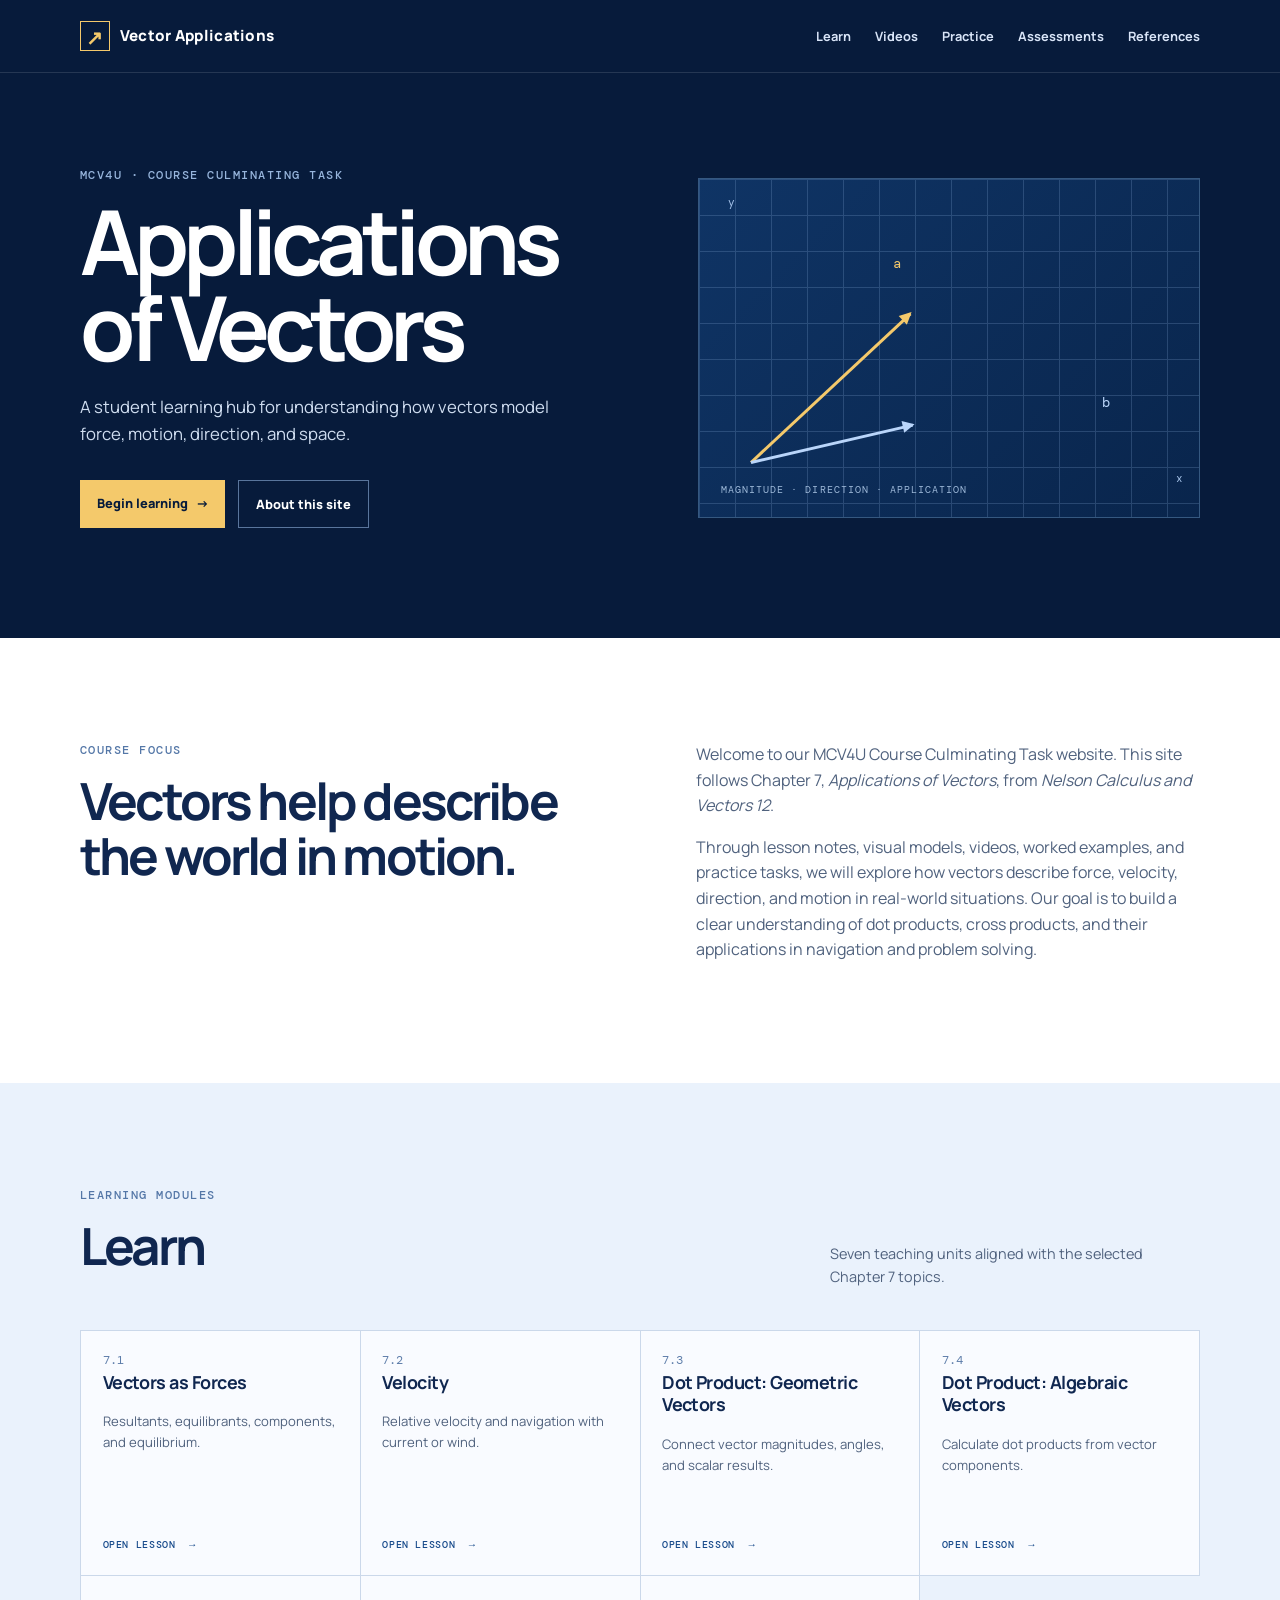
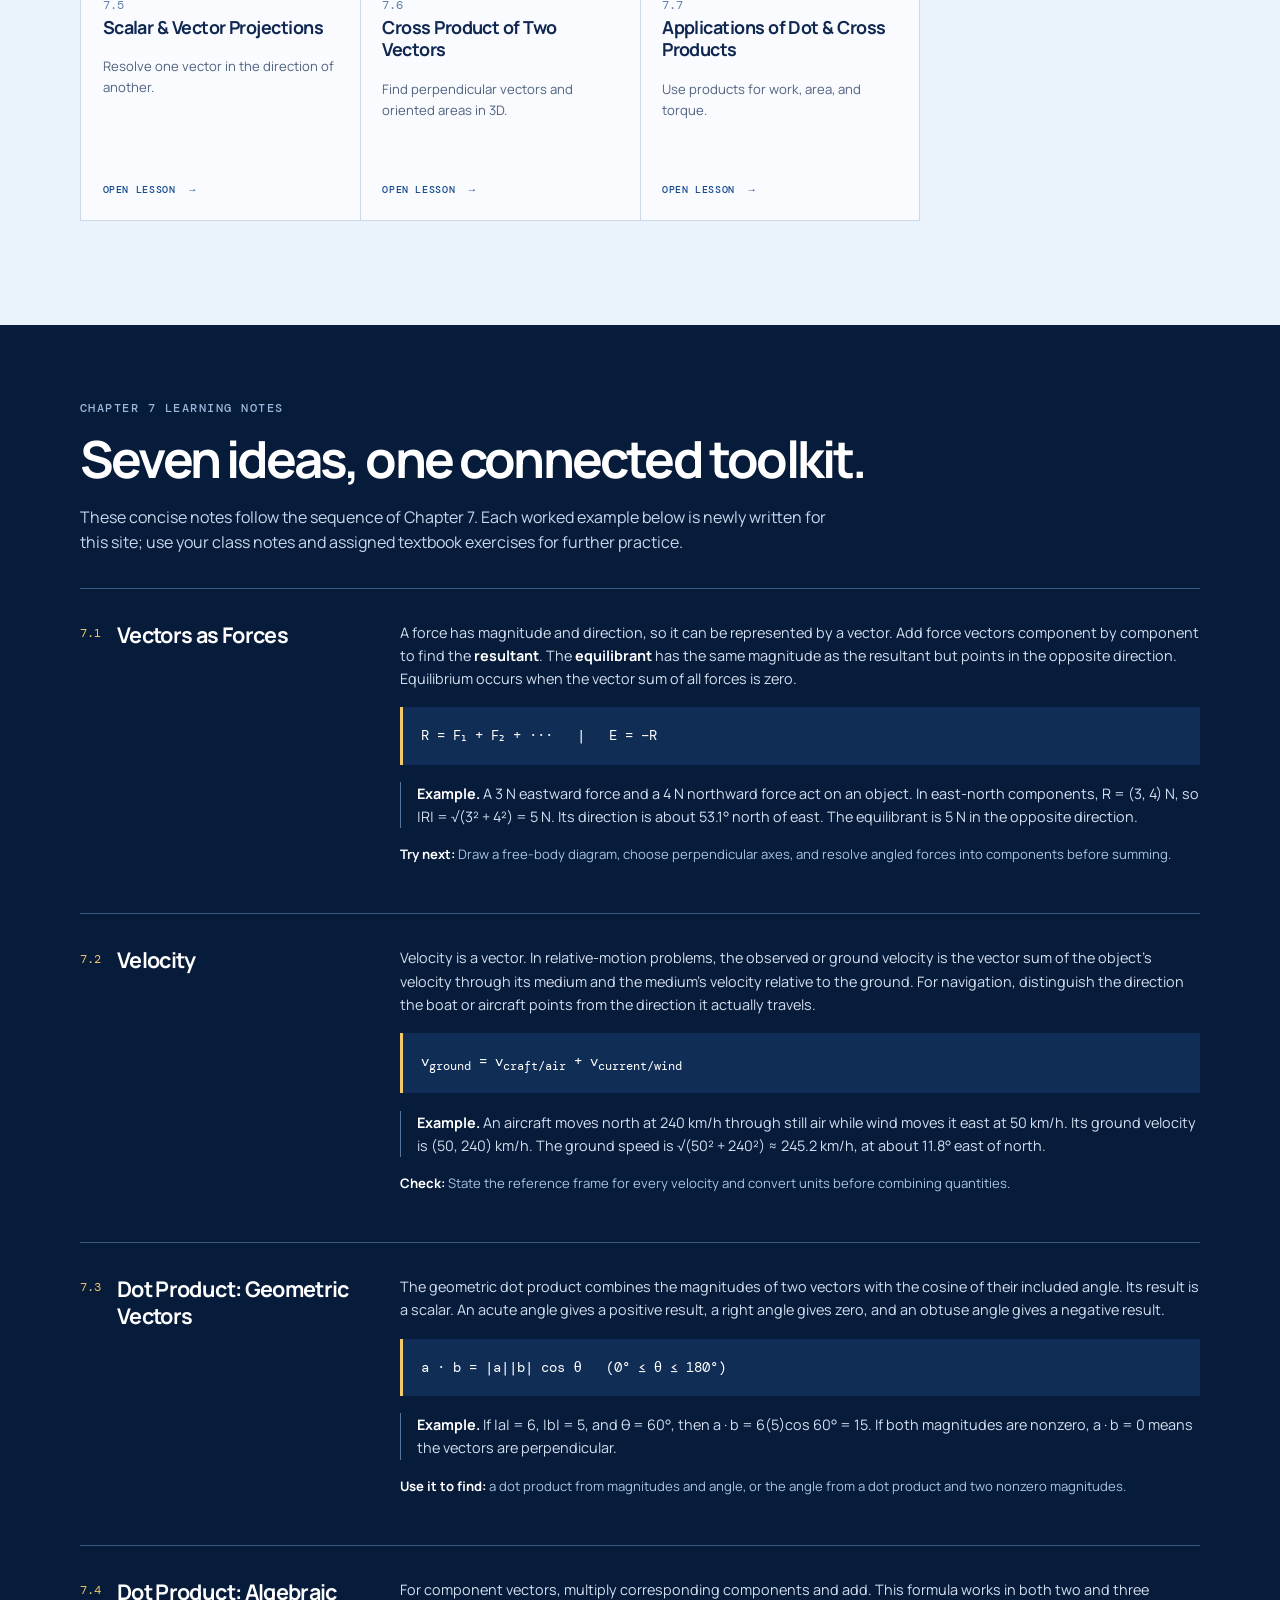
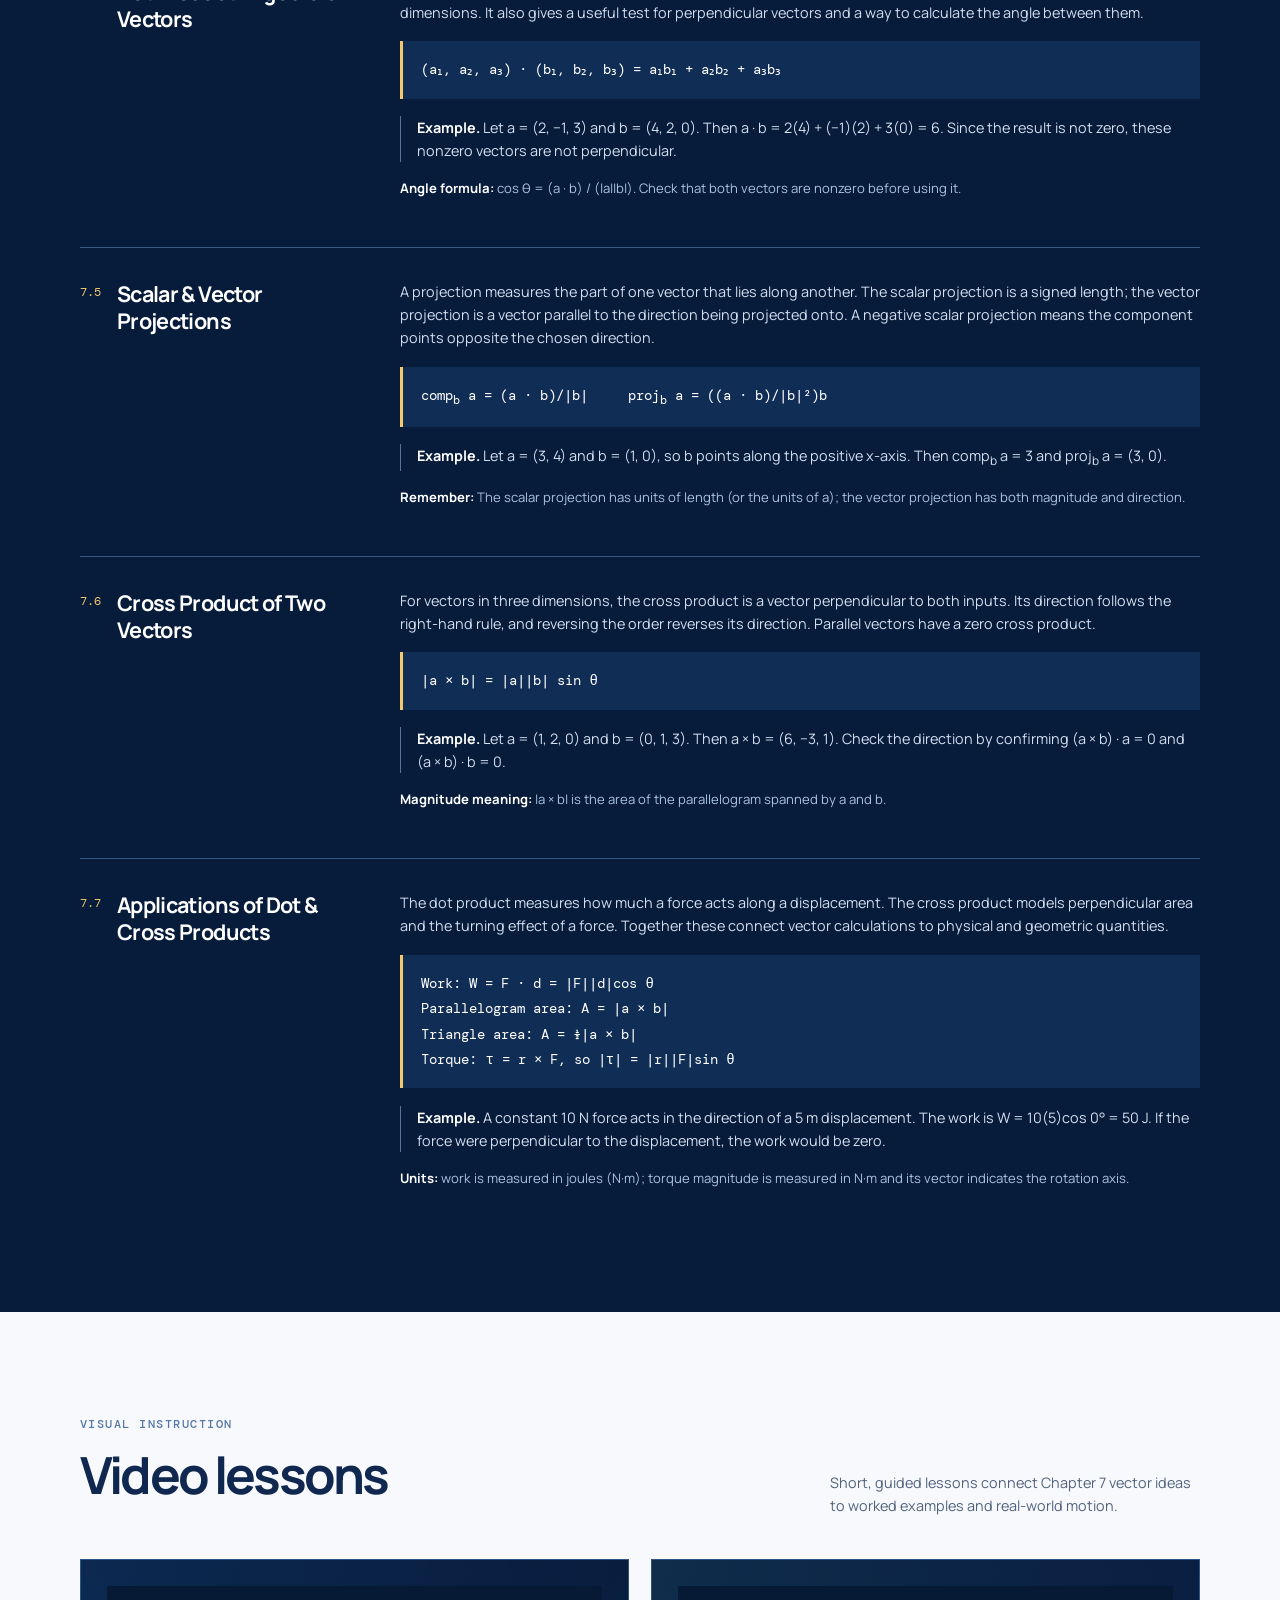
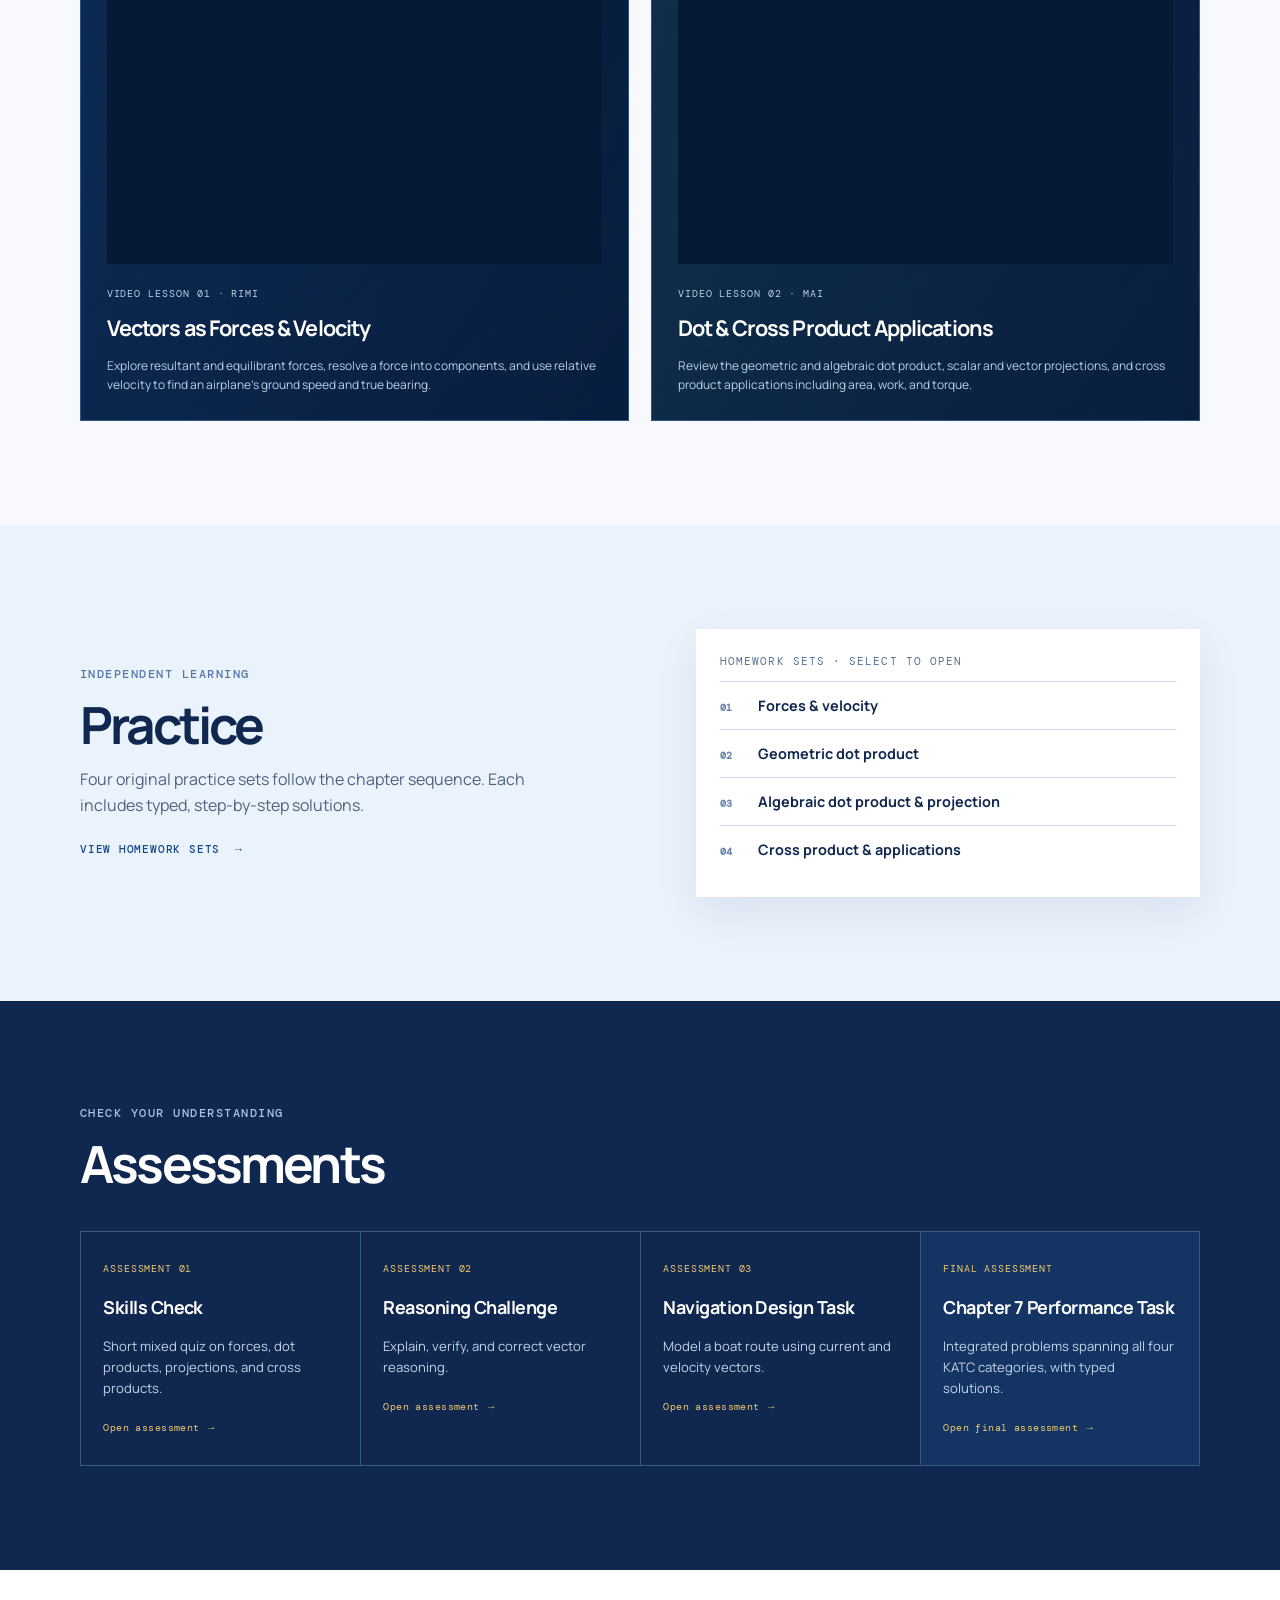
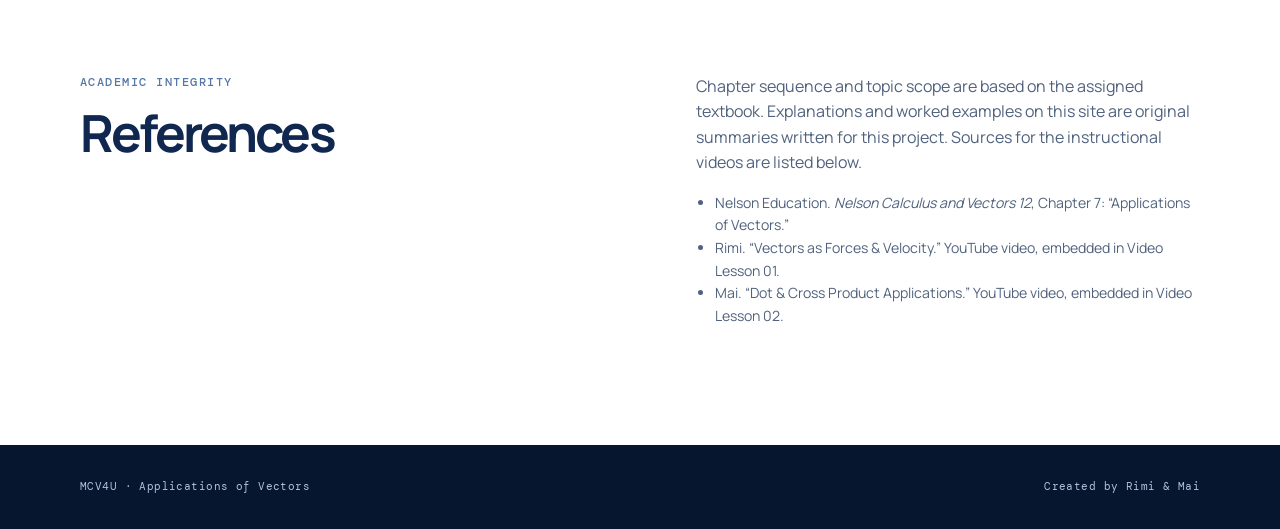
==== commit 54e4b238: "uploaded Mai's video" ====
--- a/index.html
+++ b/index.html
@@ -108,11 +108,11 @@
               <strong>Vectors as Forces &amp; Velocity</strong>
               <span>Explore resultant and equilibrant forces, resolve a force into components, and use relative velocity to find an airplane’s ground speed and true bearing.</span>
             </article>
-            <article class="video-placeholder video-card video-pending">
-              <div class="play" aria-hidden="true">▶</div>
+            <article class="video-placeholder video-card">
+              <iframe class="video-player" src="https://www.youtube-nocookie.com/embed/VhENTOiuuag" title="Video lesson 02: Dot and Cross Product Applications" loading="lazy" referrerpolicy="strict-origin-when-cross-origin" allow="accelerometer; autoplay; clipboard-write; encrypted-media; gyroscope; picture-in-picture; web-share" allowfullscreen></iframe>
               <p>Video lesson 02 · Mai</p>
               <strong>Dot &amp; Cross Product Applications</strong>
-              <span>This lesson will connect dot and cross products to projections, area, work, and torque.</span>
+              <span>Review the geometric and algebraic dot product, scalar and vector projections, and cross product applications including area, work, and torque.</span>
             </article>
           </div>
         </div>
@@ -140,7 +140,7 @@
       <section class="section references" id="references">
         <div class="container section-grid">
           <div><p class="eyebrow">Academic integrity</p><h2>References</h2></div>
-          <div class="body-copy"><p>Chapter sequence and topic scope are based on the assigned textbook. Explanations and worked examples on this site are original summaries written for this project. Add citations for any images, graphs, videos, and external learning resources you use.</p><ul><li>Nelson Education. <em>Nelson Calculus and Vectors 12</em>, Chapter 7: “Applications of Vectors.”</li><li>Rimi. “Vectors as Forces &amp; Velocity.” YouTube video, embedded in Video Lessons.</li><li>[Add any other video, image, and web sources]</li></ul></div>
+          <div class="body-copy"><p>Chapter sequence and topic scope are based on the assigned textbook. Explanations and worked examples on this site are original summaries written for this project. Sources for the instructional videos are listed below.</p><ul><li>Nelson Education. <em>Nelson Calculus and Vectors 12</em>, Chapter 7: “Applications of Vectors.”</li><li>Rimi. “Vectors as Forces &amp; Velocity.” YouTube video, embedded in Video Lesson 01.</li><li>Mai. “Dot &amp; Cross Product Applications.” YouTube video, embedded in Video Lesson 02.</li></ul></div>
         </div>
       </section>
     </main>
